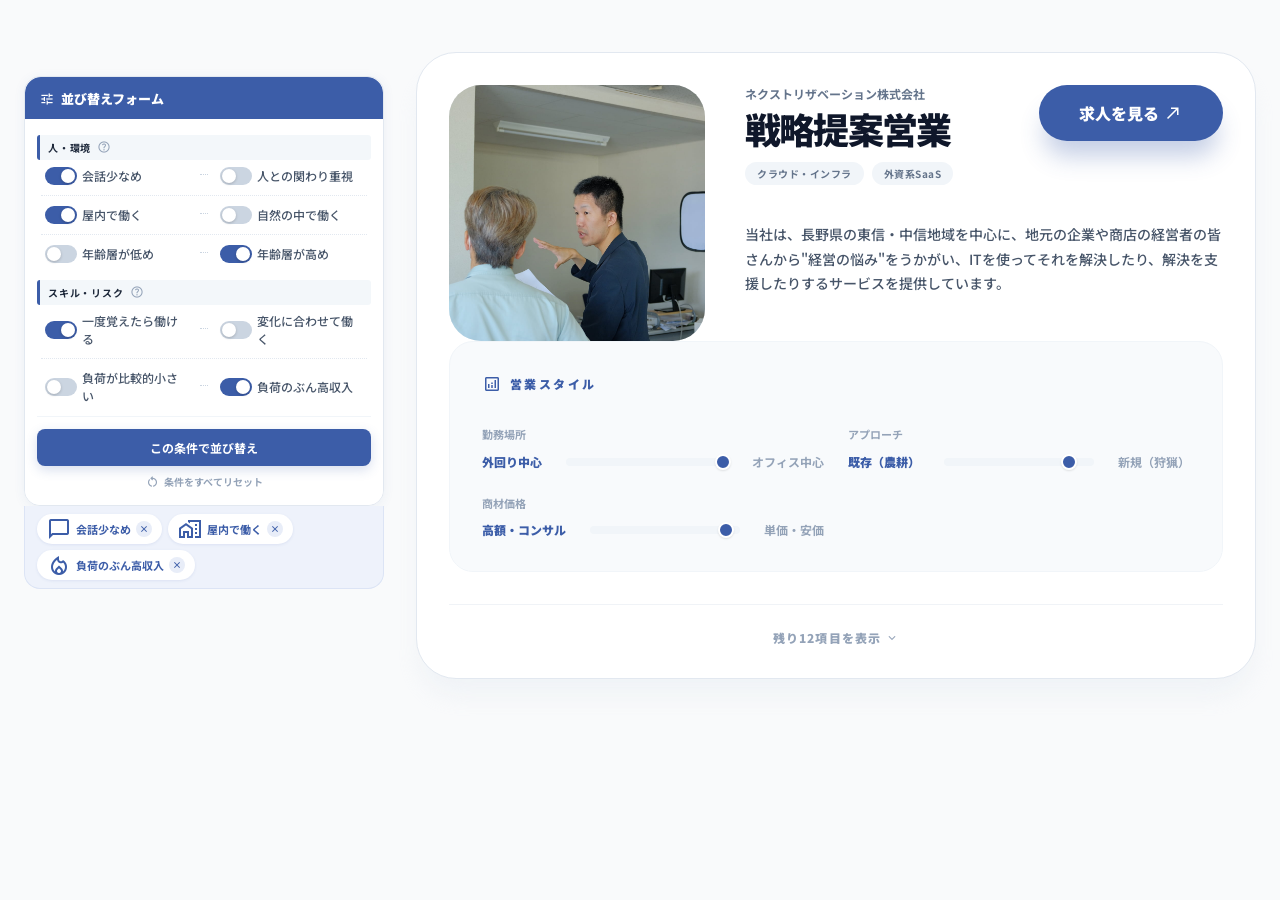
==== mekulo/index.html @ d0a40ec9 "fix" ====
<!DOCTYPE html>
<html lang="ja">
<head>
    <meta charset="utf-8">
    <meta name="viewport" content="width=device-width, initial-scale=1.0">
    <title>めくろうワークス | 体を動かし手稼ぐ特集</title>
    <link rel="stylesheet" href="style.css">
    <link href="https://fonts.googleapis.com/css2?family=Noto+Sans+JP:wght@400;500;700;900&family=Inter:wght@400;500;600;700;900&display=swap" rel="stylesheet">
    <link href="https://fonts.googleapis.com/css2?family=Material+Symbols+Outlined:wght,FILL@100..700,0..1&display=swap" rel="stylesheet">
</head>
<body>
    <main class="main">
        <!-- ===== フィルターセクション ===== -->
        <section class="filter-section">
            <details class="filter-card">
                <summary class="filter-summary">
                    <span class="material-symbols-outlined filter-summary-icon">tune</span>
                    <span class="filter-summary-title">営業スタイルを絞り込む</span>
                    <span class="material-symbols-outlined filter-chevron">expand_more</span>
                </summary>
                <div class="filter-card-title">
                    <span class="material-symbols-outlined">tune</span>
                    並び替えフォーム
                </div>
                <div class="filter-body">

                    <!-- グループ1: 人・環境 -->
                    <div class="filter-group">
                        <div class="filter-section-header">
                            人・環境
                            <button class="filter-help-btn"><span class="material-symbols-outlined">help</span></button>
                        </div>
                        <div class="filter-params">
                            <div class="filter-param-row">
                                <label class="filter-option">
                                    <input type="checkbox" class="filter-switch" checked>
                                    <span>会話少なめ</span>
                                </label>
                                <div class="filter-param-divider"></div>
                                <label class="filter-option filter-option--right">
                                    <input type="checkbox" class="filter-switch">
                                    <span>人との関わり重視</span>
                                </label>
                            </div>
                            <div class="filter-param-row">
                                <label class="filter-option">
                                    <input type="checkbox" class="filter-switch" checked>
                                    <span>屋内で働く</span>
                                </label>
                                <div class="filter-param-divider"></div>
                                <label class="filter-option filter-option--right">
                                    <input type="checkbox" class="filter-switch">
                                    <span>自然の中で働く</span>
                                </label>
                            </div>
                            <div class="filter-param-row">
                                <label class="filter-option">
                                    <input type="checkbox" class="filter-switch">
                                    <span>年齢層が低め</span>
                                </label>
                                <div class="filter-param-divider"></div>
                                <label class="filter-option filter-option--right">
                                    <input type="checkbox" class="filter-switch" checked>
                                    <span>年齢層が高め</span>
                                </label>
                            </div>
                        </div>
                    </div>

                    <!-- グループ2: スキル・リスク -->
                    <div class="filter-group">
                        <div class="filter-section-header">
                            スキル・リスク
                            <button class="filter-help-btn"><span class="material-symbols-outlined">help</span></button>
                        </div>
                        <div class="filter-params">
                            <div class="filter-param-row">
                                <label class="filter-option">
                                    <input type="checkbox" class="filter-switch" checked>
                                    <span>一度覚えたら働ける</span>
                                </label>
                                <div class="filter-param-divider"></div>
                                <label class="filter-option filter-option--right">
                                    <input type="checkbox" class="filter-switch">
                                    <span>変化に合わせて働く</span>
                                </label>
                            </div>
                            <div class="filter-param-row">
                                <label class="filter-option">
                                    <input type="checkbox" class="filter-switch">
                                    <span>負荷が比較的小さい</span>
                                </label>
                                <div class="filter-param-divider"></div>
                                <label class="filter-option filter-option--right">
                                    <input type="checkbox" class="filter-switch" checked>
                                    <span>負荷のぶん高収入</span>
                                </label>
                            </div>
                        </div>
                    </div>

                    <!-- アクション -->
                    <div class="filter-actions">
                        <button class="filter-apply-btn">この条件で並び替え</button>
                        <button class="filter-reset-btn">
                            <span class="material-symbols-outlined">restart_alt</span>
                            条件をすべてリセット
                        </button>
                    </div>

                </div>
            </details>

            <!-- フィルタータグ -->
            <div class="filter-tags">
                <button class="filter-tag">
                    <span class="material-symbols-outlined filter-tag-icon">chat_bubble</span>
                    <span>会話少なめ</span>
                    <span class="material-symbols-outlined filter-tag-close">close</span>
                </button>
                <button class="filter-tag">
                    <span class="material-symbols-outlined filter-tag-icon">home_work</span>
                    <span>屋内で働く</span>
                    <span class="material-symbols-outlined filter-tag-close">close</span>
                </button>
                <button class="filter-tag">
                    <span class="material-symbols-outlined filter-tag-icon">local_fire_department</span>
                    <span>負荷のぶん高収入</span>
                    <span class="material-symbols-outlined filter-tag-close">close</span>
                </button>
            </div>
        </section>

        <!-- ===== 求人カード一覧 ===== -->
        <div class="job-cards">

            <!-- ネクストリザベーション株式会社 -->
            <article class="job-card">
                <div class="job-card-inner">
                    <div class="job-card-layout">
                        <div class="job-card-header">
                            <div class="job-card-header-info">
                                <p class="job-card-company">ネクストリザベーション株式会社</p>
                                <h3 class="job-card-title">戦略提案営業</h3>
                                <div class="job-card-tags">
                                    <span class="job-card-tag">クラウド・インフラ</span>
                                    <span class="job-card-tag">外資系SaaS</span>
                                </div>
                            </div>
                            <div class="job-card-actions">
                                <a href="#" class="job-card-link">
                                    求人を見る <span class="material-symbols-outlined">north_east</span>
                                </a>
                            </div>
                        </div>
                        <div class="job-card-image">
                            <img src="nr.jpg" alt="ネクストリザベーション株式会社">
                        </div>
                        <div class="spectrum-section">
                            <div class="spectrum-header">
                                <span class="material-symbols-outlined">analytics</span>
                                <span class="spectrum-header-text">営業スタイル</span>
                            </div>
                            <div class="spectrum-list">
                                <div class="spectrum-item">
                                    <span class="spectrum-label">勤務場所</span>
                                    <span class="spectrum-value">外回り中心</span>
                                    <div class="spectrum-bar-wrap">
                                        <div class="spectrum-bar">
                                            <div class="spectrum-dot" style="left: 92%;"></div>
                                        </div>
                                    </div>
                                    <span class="spectrum-value-right">オフィス中心</span>
                                </div>
                                <div class="spectrum-item">
                                    <span class="spectrum-label">アプローチ</span>
                                    <span class="spectrum-value">既存（農耕）</span>
                                    <div class="spectrum-bar-wrap">
                                        <div class="spectrum-bar">
                                            <div class="spectrum-dot" style="left: 78%;"></div>
                                        </div>
                                    </div>
                                    <span class="spectrum-value-right">新規（狩猟）</span>
                                </div>
                                <div class="spectrum-item">
                                    <span class="spectrum-label">商材価格</span>
                                    <span class="spectrum-value">高額・コンサル</span>
                                    <div class="spectrum-bar-wrap">
                                        <div class="spectrum-bar">
                                            <div class="spectrum-dot" style="left: 85%;"></div>
                                        </div>
                                    </div>
                                    <span class="spectrum-value-right">単価・安価</span>
                                </div>
                            </div>
                            <div class="spectrum-hidden-items">
                                <div class="spectrum-category">働き方</div>
                                <div class="spectrum-item">
                                    <span class="spectrum-label">外勤／内勤</span>
                                    <span class="spectrum-value">外回り中心</span>
                                    <div class="spectrum-bar-wrap">
                                        <div class="spectrum-bar">
                                            <div class="spectrum-dot" style="left: 85%;"></div>
                                        </div>
                                    </div>
                                    <span class="spectrum-value-right">内勤中心</span>
                                </div>
                                <div class="spectrum-item">
                                    <span class="spectrum-label">エリア</span>
                                    <span class="spectrum-value">地域密着</span>
                                    <div class="spectrum-bar-wrap">
                                        <div class="spectrum-bar">
                                            <div class="spectrum-dot" style="left: 25%;"></div>
                                        </div>
                                    </div>
                                    <span class="spectrum-value-right">全国展開</span>
                                </div>
                                <div class="spectrum-item">
                                    <span class="spectrum-label">個人／チーム</span>
                                    <span class="spectrum-value">個人主体</span>
                                    <div class="spectrum-bar-wrap">
                                        <div class="spectrum-bar">
                                            <div class="spectrum-dot" style="left: 35%;"></div>
                                        </div>
                                    </div>
                                    <span class="spectrum-value-right">チーム主体</span>
                                </div>
                                <div class="spectrum-item">
                                    <span class="spectrum-label">分業／一気通貫</span>
                                    <span class="spectrum-value">導入後サポートまで</span>
                                    <div class="spectrum-bar-wrap">
                                        <div class="spectrum-bar">
                                            <div class="spectrum-dot" style="left: 80%;"></div>
                                        </div>
                                    </div>
                                    <span class="spectrum-value-right">専門担当制</span>
                                </div>
                                <div class="spectrum-item">
                                    <span class="spectrum-label">型／裁量</span>
                                    <span class="spectrum-value">自由度高い</span>
                                    <div class="spectrum-bar-wrap">
                                        <div class="spectrum-bar">
                                            <div class="spectrum-dot" style="left: 72%;"></div>
                                        </div>
                                    </div>
                                    <span class="spectrum-value-right">マニュアル通り</span>
                                </div>
                                <div class="spectrum-category">営業難易度</div>
                                <div class="spectrum-item">
                                    <span class="spectrum-label">営業サイクル</span>
                                    <span class="spectrum-value">長期提案</span>
                                    <div class="spectrum-bar-wrap">
                                        <div class="spectrum-bar">
                                            <div class="spectrum-dot" style="left: 70%;"></div>
                                        </div>
                                    </div>
                                    <span class="spectrum-value-right">短期成約</span>
                                </div>
                                <div class="spectrum-item">
                                    <span class="spectrum-label">提案深度</span>
                                    <span class="spectrum-value">課題提案型</span>
                                    <div class="spectrum-bar-wrap">
                                        <div class="spectrum-bar">
                                            <div class="spectrum-dot" style="left: 88%;"></div>
                                        </div>
                                    </div>
                                    <span class="spectrum-value-right">既存提案型</span>
                                </div>
                                <div class="spectrum-item">
                                    <span class="spectrum-label">商材特性</span>
                                    <span class="spectrum-value">無形商材</span>
                                    <div class="spectrum-bar-wrap">
                                        <div class="spectrum-bar">
                                            <div class="spectrum-dot" style="left: 75%;"></div>
                                        </div>
                                    </div>
                                    <span class="spectrum-value-right">有形商材</span>
                                </div>
                                <div class="spectrum-item">
                                    <span class="spectrum-label">顧客属性</span>
                                    <span class="spectrum-value">法人顧客</span>
                                    <div class="spectrum-bar-wrap">
                                        <div class="spectrum-bar">
                                            <div class="spectrum-dot" style="left: 90%;"></div>
                                        </div>
                                    </div>
                                    <span class="spectrum-value-right">個人顧客</span>
                                </div>
                                <div class="spectrum-item">
                                    <span class="spectrum-label">価格裁量</span>
                                    <span class="spectrum-value">価格交渉可能</span>
                                    <div class="spectrum-bar-wrap">
                                        <div class="spectrum-bar">
                                            <div class="spectrum-dot" style="left: 60%;"></div>
                                        </div>
                                    </div>
                                    <span class="spectrum-value-right">固定価格</span>
                                </div>
                                <div class="spectrum-category">顧客獲得スタイル</div>
                                <div class="spectrum-item">
                                    <span class="spectrum-label">新規／既存</span>
                                    <span class="spectrum-value">ファーミング</span>
                                    <div class="spectrum-bar-wrap">
                                        <div class="spectrum-bar">
                                            <div class="spectrum-dot" style="left: 78%;"></div>
                                        </div>
                                    </div>
                                    <span class="spectrum-value-right">ハンティング</span>
                                </div>
                                <div class="spectrum-item">
                                    <span class="spectrum-label">アプローチ</span>
                                    <span class="spectrum-value">インバウンド</span>
                                    <div class="spectrum-bar-wrap">
                                        <div class="spectrum-bar">
                                            <div class="spectrum-dot" style="left: 65%;"></div>
                                        </div>
                                    </div>
                                    <span class="spectrum-value-right">アウトバウンド</span>
                                </div>
                            </div>
                        </div>
                        <p class="job-card-desc">
                            当社は、長野県の東信・中信地域を中心に、地元の企業や商店の経営者の皆さんから"経営の悩み"をうかがい、ITを使ってそれを解決したり、解決を支援したりするサービスを提供しています。
                        </p>
                    </div>
                    <button class="spectrum-more-btn">
                        残り12項目を表示 <span class="material-symbols-outlined">expand_more</span>
                    </button>
                </div>
            </article>

        </div>
    </main>
    <script>
        // PC時はフィルターを常時展開
        function syncFilterOpen() {
            const filterCard = document.querySelector('.filter-card');
            if (!filterCard) return;
            if (window.innerWidth >= 768) {
                filterCard.setAttribute('open', '');
            } else {
                filterCard.removeAttribute('open');
            }
        }
        syncFilterOpen();
        window.addEventListener('resize', syncFilterOpen);

        document.querySelectorAll('.spectrum-more-btn').forEach(function(btn) {
            btn.addEventListener('click', function() {
                var card = btn.closest('.job-card');
                var isExpanded = card.classList.toggle('expanded');
                var icon = btn.querySelector('.material-symbols-outlined');
                if (isExpanded) {
                    btn.childNodes[0].textContent = '閉じる ';
                    icon.textContent = 'expand_less';
                } else {
                    btn.childNodes[0].textContent = '残り12項目を表示 ';
                    icon.textContent = 'expand_more';
                }
            });
        });

        // フィルタータグの閉じるボタン
        document.querySelectorAll('.filter-tag').forEach(function(tag) {
            tag.addEventListener('click', function() {
                this.style.opacity = '0';
                this.style.transform = 'scale(0.8)';
                setTimeout(function() {
                    tag.remove();
                }, 200);
            });
        });
    </script>
</body>
</html>
---- mekulo/style.css ----
@charset "UTF-8";

/* ==========================================================================
   リセット & ベース
   ========================================================================== */
*,
*::before,
*::after {
    box-sizing: border-box;
    margin: 0;
    padding: 0;
}

body {
    background-color: #F9FAFB;
    font-family: "Noto Sans JP", "Inter", sans-serif;
    color: #0f172a;
    -webkit-font-smoothing: antialiased;
    -moz-osx-font-smoothing: grayscale;
    line-height: 1.5;
}

a {
    text-decoration: none;
    color: inherit;
}

button {
    border: none;
    background: none;
    cursor: pointer;
    font-family: inherit;
    font-size: inherit;
    color: inherit;
}

img {
    display: block;
    max-width: 100%;
}

/* ==========================================================================
   ユーティリティ
   ========================================================================== */
.scrollbar-hide::-webkit-scrollbar {
    display: none;
}

.scrollbar-hide {
    -ms-overflow-style: none;
    scrollbar-width: none;
}

.grayscale {
    filter: grayscale(100%);
}

/* ==========================================================================
   ヘッダー
   ========================================================================== */
.header {
    position: sticky;
    top: 0;
    z-index: 50;
    width: 100%;
    background-color: rgba(255, 255, 255, 0.95);
    backdrop-filter: blur(12px);
    border-bottom: 1px solid #f1f5f9;
    padding: 0 16px;
    height: 56px;
    display: flex;
    align-items: center;
    justify-content: space-between;
}

.header-menu-btn {
    width: 40px;
    height: 40px;
    display: flex;
    align-items: center;
    justify-content: center;
    color: #475569;
}

.header-menu-btn .material-symbols-outlined {
    font-size: 24px;
}

.header-nav {
    display: none;
    align-items: center;
    gap: 24px;
}

.header-nav-link {
    font-size: 14px;
    font-weight: 700;
    color: #475569;
    transition: color 0.2s;
}

.header-nav-link:hover {
    color: #3c5da8;
}

.header-nav-divider {
    height: 24px;
    width: 1px;
    background-color: #e2e8f0;
}

.header-nav-btn {
    background-color: #333;
    color: #fff;
    padding: 8px 20px;
    border-radius: 9999px;
    font-size: 14px;
    font-weight: 700;
    transition: opacity 0.2s;
}

.header-nav-btn:hover {
    opacity: 0.9;
}

/* ==========================================================================
   メインコンテンツ
   ========================================================================== */
.main {
    padding: 16px;
    padding-bottom: 96px;
}

.main > * + * {
    margin-top: 24px;
}

/* ページタイトル（モバイルでは非表示） */
.page-title-section {
    display: none;
    margin-bottom: 32px;
}

.page-title {
    font-size: 30px;
    font-weight: 900;
    color: #0f172a;
    margin-bottom: 8px;
    letter-spacing: -0.025em;
}

.page-subtitle {
    color: #64748b;
    font-weight: 500;
    font-style: italic;
    font-size: 14px;
}

/* ==========================================================================
   フィルターセクション
   ========================================================================== */
.filter-section {
    border-radius: 16px;
}

/* details カード */
.filter-card {
    background-color: #fff;
    border: 1px solid #e2e8f0;
    border-radius: 16px 16px 0 0;
    overflow: hidden;
    box-shadow: 0 4px 20px rgba(60, 93, 168, 0.12);
}

/* summary（スマホ用アコーディオンヘッダー） */
.filter-summary {
    list-style: none;
    display: flex;
    align-items: center;
    gap: 8px;
    padding: 14px 16px;
    cursor: pointer;
    background-color: #3c5da8;
    transition: background-color 0.2s;
}

.filter-summary::-webkit-details-marker {
    display: none;
}

.filter-summary-icon {
    color: #fff;
    font-size: 18px;
}

.filter-summary-title {
    flex: 1;
    font-size: 13px;
    font-weight: 900;
    color: #fff;
    letter-spacing: -0.01em;
}

.filter-chevron {
    color: #fff;
    font-size: 20px;
    transition: transform 0.3s ease-out;
}

details[open] > .filter-summary .filter-chevron {
    transform: rotate(180deg);
}

/* フィルター本体 */
.filter-body {
    padding: 12px 12px 16px;
    background-color: #fff;
}

/* グループ */
.filter-group {
    margin-bottom: 4px;
}

/* セクションヘッダー（左ボーダーバッジ型） */
.filter-section-header {
    display: flex;
    align-items: center;
    gap: 4px;
    font-size: 11px;
    font-weight: 700;
    color: #1e293b;
    text-transform: uppercase;
    letter-spacing: 0.08em;
    padding: 5px 8px;
    background-color: rgba(241, 245, 249, 0.8);
    border-left: 3px solid #3c5da8;
    border-radius: 3px;
    margin-bottom: 4px;
    margin-top: 12px;
}

.filter-group:first-child .filter-section-header {
    margin-top: 4px;
}

/* ？ヘルプボタン */
.filter-help-btn {
    display: flex;
    align-items: center;
    margin-left: 2px;
    color: #94a3b8;
    transition: color 0.15s;
}

.filter-help-btn:hover {
    color: #3c5da8;
}

.filter-help-btn .material-symbols-outlined {
    font-size: 14px;
}

/* param行のコンテナ */
.filter-params {
    padding: 0 4px;
}

/* 各対比行 */
.filter-param-row {
    display: grid;
    grid-template-columns: 1fr auto 1fr;
    align-items: center;
    gap: 4px;
    padding-bottom: 6px;
    margin-bottom: 6px;
    border-bottom: 1px dotted #e2e8f0;
}

.filter-param-row:last-child {
    border-bottom: none;
    margin-bottom: 0;
    padding-bottom: 0;
}

/* 点線 divider（左右の項目の間） */
.filter-param-divider {
    border-bottom: 1px dotted #cbd5e1;
    margin: 0 4px 2px;
    min-width: 8px;
}

/* チェックボックス付きラベル */
.filter-option {
    display: flex;
    align-items: center;
    gap: 5px;
    padding: 3px 4px;
    border-radius: 6px;
    cursor: pointer;
    font-size: 12px;
    font-weight: 500;
    color: #475569;
    transition: background-color 0.15s;
}

/* 右側ラベルも左寄せ（スイッチ→テキストの順で統一） */
.filter-option--right {
    justify-content: flex-start;
}


.filter-option:hover {
    background-color: #f8fafc;
}

/* トグルスイッチ */
.filter-switch {
    appearance: none;
    -webkit-appearance: none;
    position: relative;
    width: 32px;
    height: 18px;
    border-radius: 9999px;
    background-color: #cbd5e1;
    cursor: pointer;
    flex-shrink: 0;
    transition: background-color 0.2s;
    border: none;
    outline: none;
}

.filter-switch::after {
    content: '';
    position: absolute;
    top: 2px;
    left: 2px;
    width: 14px;
    height: 14px;
    border-radius: 50%;
    background-color: #fff;
    box-shadow: 0 1px 3px rgba(0,0,0,0.2);
    transition: transform 0.2s;
}

.filter-switch:checked {
    background-color: #3c5da8;
}

.filter-switch:checked::after {
    transform: translateX(14px);
}

/* アクションボタン */
.filter-actions {
    display: flex;
    flex-direction: column;
    gap: 10px;
    padding-top: 14px;
    margin-top: 8px;
    border-top: 1px solid #f1f5f9;
}

.filter-apply-btn {
    width: 100%;
    padding: 12px;
    background-color: #3c5da8;
    color: #fff;
    font-size: 12px;
    font-weight: 700;
    border-radius: 10px;
    box-shadow: 0 4px 12px rgba(60, 93, 168, 0.2);
    display: flex;
    align-items: center;
    justify-content: center;
    transition: opacity 0.2s, transform 0.2s;
}

.filter-apply-btn:active {
    transform: scale(0.98);
}

.filter-reset-btn {
    width: 100%;
    display: flex;
    align-items: center;
    justify-content: center;
    gap: 4px;
    font-size: 11px;
    font-weight: 700;
    color: #94a3b8;
    transition: color 0.2s;
}

.filter-reset-btn:hover {
    color: #3c5da8;
}

.filter-reset-btn .material-symbols-outlined {
    font-size: 15px;
}

/* フィルタータグ */
.filter-tags {
    display: flex;
    flex-wrap: wrap;
    gap: 6px;
    background-color: #3c5da8;
    border-radius: 0 0 16px 16px;
    padding: 10px 12px;
}

.filter-tag {
    display: inline-flex;
    align-items: center;
    gap: 5px;
    padding: 3px 10px;
    background-color: #fff;
    color: #3c5da8;
    border-radius: 9999px;
    font-size: 11px;
    font-weight: 700;
    border: none;
    white-space: nowrap;
    cursor: pointer;
    transition: all 0.2s;
    box-shadow: 0 1px 4px rgba(60, 93, 168, 0.15);
}

.filter-tag:hover {
    opacity: 0.85;
}

.filter-tag-icon {
    font-size: 13px;
}

.filter-tag-close.material-symbols-outlined {
    width: 16px;
    height: 16px;
    background-color: #e8edf8;
    border-radius: 50%;
    display: flex !important;
    align-items: center;
    justify-content: center;
    font-size: 12px;
    line-height: 1;
    color: #3c5da8;
    padding: 0;
    overflow: hidden;
}

/* ==========================================================================
   求人カード
   ========================================================================== */
.job-cards {
    max-width: 896px;
    margin: 0 auto;
}

.job-cards > * + * {
    margin-top: 32px;
}

.job-card {
    background-color: #fff;
    border-radius: 24px;
    border: 1px solid #e2e8f0;
    overflow: hidden;
    box-shadow: 0 20px 25px -5px rgba(226, 232, 240, 0.4);
    transition: box-shadow 0.3s;
    margin: 20px 0;
}

.job-card:hover {
    box-shadow: 0 25px 50px -12px rgba(226, 232, 240, 0.5);
}

.job-card-inner {
    padding: 20px;
}

/* --- カードレイアウト（モバイル: grid で画像+スペクトラム横並び） --- */
.job-card-layout {
    display: grid;
    grid-template-columns: 2fr 3fr;
    gap: 12px;
}

/* 画像（モバイル: 左カラム、正方形） */
.job-card-image {
    grid-column: 1;
    grid-row: 2;
    aspect-ratio: 1;
    width: 100%;
    border-radius: 12px;
    overflow: hidden;
    box-shadow: inset 0 2px 4px rgba(0, 0, 0, 0.06);
    background-color: #f1f5f9;
}

.job-card-image img {
    width: 100%;
    height: 100%;
    object-fit: cover;
}

/* ヘッダー（モバイル: タイトルとリンクが横並び） */
.job-card-header {
    grid-column: 1 / -1;
    grid-row: 1;
    display: flex;
    align-items: flex-start;
    justify-content: space-between;
    gap: 8px;
}

.job-card-company {
    font-size: 10px;
    font-weight: 700;
    color: #94a3b8;
    margin-bottom: 2px;
}

.job-card-title {
    font-size: 20px;
    font-weight: 900;
    color: #0f172a;
    line-height: 1.2;
    letter-spacing: -0.025em;
}

.job-card-tags {
    display: none;
}

.job-card-actions {
    display: flex;
    align-items: flex-start;
    flex-shrink: 0;
    margin-top: 0;
}

.job-card-match {
    font-size: 11px;
    font-weight: 900;
    padding: 8px 16px;
    border-radius: 9999px;
}

.job-card-match.high {
    background-color: #3c5da8;
    color: #fff;
    box-shadow: 0 4px 6px -1px rgba(60, 93, 168, 0.2);
}

.job-card-match.medium {
    background-color: #f1f5f9;
    color: #475569;
    border: 1px solid #e2e8f0;
}

.job-card-link {
    background-color: #3c5da8;
    color: #fff;
    padding: 6px 12px;
    border-radius: 9999px;
    font-size: 12px;
    font-weight: 900;
    display: inline-flex;
    align-items: center;
    gap: 4px;
    box-shadow: 0 4px 6px -1px rgba(60, 93, 168, 0.2);
    transition: opacity 0.2s;
    white-space: nowrap;
}

.job-card-link:hover {
    opacity: 0.9;
    text-decoration: none;
}

.job-card-link .material-symbols-outlined {
    font-size: 14px;
}

/* 説明文 */
.job-card-desc {
    grid-column: 1 / -1;
    grid-row: 3;
    color: #475569;
    font-size: 11px;
    line-height: 1.75;
    font-weight: 500;
    border-top: 1px solid #f1f5f9;
    padding-top: 12px;
}

/* ==========================================================================
   スペクトラムセクション
   ========================================================================== */
.spectrum-section {
    grid-column: 2;
    grid-row: 2;
    background-color: transparent;
    border-radius: 0;
    padding: 0;
    border: none;
}

.spectrum-header {
    display: flex;
    align-items: center;
    gap: 6px;
    margin-bottom: 12px;
}

.spectrum-header .material-symbols-outlined {
    color: #3c5da8;
    font-size: 14px;
}

.spectrum-header-text {
    font-size: 9px;
    font-weight: 900;
    color: #3c5da8;
    letter-spacing: 0.05em;
}

.spectrum-list > * + * {
    margin-top: 12px;
}

/* スペクトラムアイテム（共通: ラベルが上、値・バー・値が下） */
.spectrum-item {
    display: grid;
    grid-template-columns: auto 1fr auto;
    grid-template-rows: auto auto;
    gap: 4px 12px;
    align-items: center;
}

.spectrum-label {
    grid-column: 1 / -1;
    grid-row: 1;
    font-size: 8px;
    font-weight: 700;
    color: #94a3b8;
}

.spectrum-value {
    grid-column: 1;
    grid-row: 2;
    font-size: 9px;
    font-weight: 900;
    color: #3c5da8;
    text-align: left;
}

.spectrum-value-right {
    grid-column: 3;
    grid-row: 2;
    font-size: 9px;
    font-weight: 700;
    color: #94a3b8;
    text-align: right;
}

.spectrum-bar-wrap {
    grid-column: 2;
    grid-row: 2;
}

/* スペクトラムバー */
.spectrum-bar {
    height: 4px;
    width: 100%;
    background-color: #f1f5f9;
    border-radius: 9999px;
    position: relative;
}

.spectrum-dot {
    position: absolute;
    top: 50%;
    transform: translateY(-50%);
    width: 10px;
    height: 10px;
    background-color: #3c5da8;
    border: 1px solid #fff;
    border-radius: 50%;
    box-shadow: 0 1px 2px rgba(0, 0, 0, 0.1);
}

.spectrum-more-btn {
    width: 100%;
    margin-top: 12px;
    padding-top: 0;
    border-top: none;
    display: flex;
    align-items: center;
    justify-content: center;
    gap: 4px;
    font-size: 9px;
    font-weight: 700;
    color: #94a3b8;
    transition: color 0.2s;
}

.spectrum-more-btn:hover {
    color: #3c5da8;
}

.spectrum-more-btn .material-symbols-outlined {
    font-size: 14px;
}

/* 隠し項目 */
.spectrum-hidden-items {
    display: none;
}

.job-card.expanded .spectrum-hidden-items {
    display: block;
}

.spectrum-hidden-items > * + * {
    margin-top: 12px;
}

.spectrum-category {
    font-size: 9px;
    font-weight: 900;
    color: #64748b;
    letter-spacing: 0.05em;
    padding-top: 12px;
    border-top: 1px solid #f1f5f9;
}

/* 展開時: 説明文を左カラムに移動（モバイル） */
.job-card.expanded .job-card-layout {
    grid-template-columns: 2fr 3fr;
    grid-template-rows: auto auto auto auto;
}

.job-card.expanded .job-card-desc {
    grid-column: 1;
    grid-row: 3;
    border-top: none;
    padding-top: 0;
}

.job-card.expanded .spectrum-section {
    grid-row: 2 / 5;
}

/* ==========================================================================
   もっと読み込むボタン
   ========================================================================== */
.load-more-section {
    padding: 16px 0;
    text-align: center;
}

.load-more-btn {
    width: 100%;
    padding: 16px;
    border-radius: 16px;
    background-color: #0f172a;
    font-size: 14px;
    font-weight: 900;
    color: #fff;
    transition: all 0.2s;
    box-shadow: 0 20px 25px -5px rgba(226, 232, 240, 1);
}

.load-more-btn:active {
    transform: scale(0.95);
}

.load-more-text {
    margin-top: 12px;
    font-size: 10px;
    color: #94a3b8;
    font-weight: 700;
    letter-spacing: 0.1em;
}

/* ==========================================================================
   フッター（モバイル非表示）
   ========================================================================== */
.footer {
    display: none;
}

.footer-inner {
    display: flex;
    flex-direction: column;
    align-items: center;
    gap: 32px;
}

.footer-logo {
    display: flex;
    align-items: center;
    gap: 8px;
    opacity: 0.5;
    filter: grayscale(100%);
}

.footer-logo .material-symbols-outlined {
    font-size: 20px;
    color: #3c5da8;
}

.footer-logo-text {
    font-size: 14px;
    font-weight: 900;
    letter-spacing: -0.025em;
}

.footer-disclaimer {
    color: #94a3b8;
    font-size: 9px;
    font-weight: 700;
    letter-spacing: 0.2em;
    max-width: 448px;
    text-align: center;
    line-height: 2;
}

/* ==========================================================================
   ボトムナビゲーション（モバイル表示）
   ========================================================================== */
.bottom-nav {
    position: fixed;
    bottom: 0;
    left: 0;
    width: 100%;
    background-color: #fff;
    border-top: 1px solid #e2e8f0;
    padding: 8px;
    display: flex;
    align-items: center;
    justify-content: space-around;
    z-index: 50;
}

.bottom-nav-item {
    display: flex;
    flex-direction: column;
    align-items: center;
    gap: 4px;
    padding: 4px 12px;
    color: #94a3b8;
}

.bottom-nav-item.active {
    color: #3c5da8;
}

.bottom-nav-item span:last-child {
    font-size: 9px;
    font-weight: 700;
}

/* PC用サイドバータイトル（スマホ時は非表示） */
.filter-card-title {
    display: none;
}

/* ==========================================================================
   PC用レスポンシブ（min-width: 768px）
   ========================================================================== */
@media (min-width: 768px) {

    /* --- ヘッダー --- */
    .header {
        padding: 0 24px;
        height: 64px;
        background-color: rgba(255, 255, 255, 0.8);
    }

    .header-menu-btn {
        display: none;
    }

    .header-nav {
        display: flex;
    }

    /* --- メイン --- */
    .main {
        max-width: 1280px;
        margin: 0 auto;
        padding: 32px 24px;
    }

    .main > * + * {
        margin-top: 32px;
    }

    /* --- メイン（PC: 2カラムサイドバーレイアウト） --- */
    .main {
        display: grid;
        grid-template-columns: 360px 1fr;
        align-items: start;
        gap: 0 32px;
        max-width: 1400px;
        margin: 0 auto;
        padding: 32px 24px;
    }

    .main > * + * {
        margin-top: 0;
    }

    /* フィルターをサイドバーとしてsticky */
    .filter-section {
        position: sticky;
        top: 76px;
    }

    /* PC時はsummaryを非表示、detailsは常時展開 */
    .filter-summary {
        display: none;
    }

    .filter-card {
        border-radius: 16px;
        border: 1px solid #e2e8f0;
        box-shadow: 0 2px 12px rgba(60, 93, 168, 0.07);
    }

    .filter-body {
        padding: 8px 12px 16px;
    }

    .filter-section-header {
        font-size: 10px;
        margin-top: 14px;
    }

    .filter-group:first-child .filter-section-header {
        margin-top: 8px;
    }

    .filter-param-row {
        padding-bottom: 7px;
        margin-bottom: 7px;
    }

    .filter-option {
        font-size: 12px;
    }

    .filter-actions {
        padding-top: 12px;
        gap: 8px;
    }

    .filter-apply-btn {
        padding: 10px;
        font-size: 12px;
        border-radius: 8px;
    }

    .filter-reset-btn {
        font-size: 10px;
    }

    /* フィルタータグ（PC） */
    .filter-tags {
        border-radius: 0 0 16px 16px;
        padding: 8px 12px;
        background-color: #eef2fb;
        border: 1px solid #dce4f5;
        border-top: none;
    }

    .filter-tag {
        background-color: #fff;
        box-shadow: 0 1px 3px rgba(60, 93, 168, 0.1);
    }

    /* PC用サイドバータイトル */
    .filter-card-title {
        display: flex;
        align-items: center;
        gap: 6px;
        padding: 12px 14px 10px;
        font-size: 13px;
        font-weight: 900;
        color: #fff;
        background-color: #3c5da8;
        border-radius: 16px 16px 0 0;
        letter-spacing: -0.01em;
    }

    .filter-card-title .material-symbols-outlined {
        font-size: 16px;
    }

    /* filter-cardの上角丸はtitleが担うので調整 */
    .filter-card {
        border-radius: 16px;
        border: 1px solid #e2e8f0;
        box-shadow: 0 2px 12px rgba(60, 93, 168, 0.07);
    }

    /* --- ページタイトル --- */
    .page-title-section {
        display: block;
    }

    /* --- フィルター（PC） --- */
    .job-card {
        border-radius: 40px;
    }

    .job-card-inner {
        padding: 32px;
    }

    /* カードレイアウト（PC: grid で画像をサイドバー化） */
    .job-card-layout {
        grid-template-columns: 256px 1fr;
        grid-template-rows: auto auto auto;
        gap: 0 40px;
    }

    .job-card-image {
        grid-column: 1;
        grid-row: 1 / 3;
        aspect-ratio: auto;
        width: 256px;
        height: 256px;
        border-radius: 32px;
        align-self: start;
    }

    .job-card-header {
        grid-column: 2;
        grid-row: 1;
        margin-bottom: 24px;
    }

    .job-card-company {
        font-size: 12px;
        margin-bottom: 4px;
        color: #64748b;
    }

    .job-card-title {
        font-size: 36px;
        letter-spacing: -0.05em;
    }

    .job-card-tags {
        display: flex;
        gap: 8px;
        margin-top: 12px;
    }

    .job-card-tag {
        padding: 4px 12px;
        background-color: #f1f5f9;
        border-radius: 9999px;
        font-size: 10px;
        font-weight: 700;
        color: #64748b;
        letter-spacing: 0.05em;
    }

    .job-card-actions {
        flex-direction: column;
        align-items: flex-end;
        gap: 12px;
    }

    .job-card-link {
        padding: 16px 40px;
        font-size: 16px;
        box-shadow: 0 20px 25px -5px rgba(60, 93, 168, 0.3);
    }

    .job-card-link .material-symbols-outlined {
        font-size: 20px;
    }

    .job-card-match {
        font-size: 12px;
        padding: 6px 16px;
    }

    .job-card-match.high {
        box-shadow: 0 10px 15px -3px rgba(60, 93, 168, 0.2);
    }

    .job-card-desc {
        grid-column: 2;
        grid-row: 2;
        font-size: 14px;
        margin-bottom: 32px;
        border-top: none;
        padding-top: 0;
    }

    .spectrum-section {
        grid-column: 1 / -1;
        grid-row: 3;
        background-color: #f8fafc;
        border-radius: 24px;
        padding: 32px;
        border: 1px solid #f1f5f9;
    }

    .spectrum-header {
        gap: 8px;
        margin-bottom: 32px;
    }

    .spectrum-header .material-symbols-outlined {
        font-size: 20px;
    }

    .spectrum-header-text {
        font-size: 12px;
        letter-spacing: 0.2em;
    }

    .spectrum-list {
        display: grid;
        grid-template-columns: 1fr 1fr;
        gap: 24px;
    }

    .spectrum-list > * + * {
        margin-top: 0;
    }

    /* スペクトラムアイテム（PC: 縦並び、両側に項目名） */
    .spectrum-item {
        grid-template-columns: auto 1fr auto;
        grid-template-rows: auto auto;
        gap: 10px 24px;
        align-items: center;
    }

    .spectrum-label {
        grid-column: 1 / -1;
        grid-row: 1;
        font-size: 11px;
    }

    .spectrum-bar-wrap {
        grid-column: 2;
        grid-row: 2;
    }

    .spectrum-value {
        grid-column: 1;
        grid-row: 2;
        font-size: 12px;
        text-align: left;
    }

    .spectrum-value-right {
        grid-column: 3;
        grid-row: 2;
        font-size: 12px;
        text-align: right;
        color: #94a3b8;
    }

    .spectrum-bar {
        height: 8px;
    }

    .spectrum-dot {
        width: 16px;
        height: 16px;
        border-width: 2px;
    }

    .spectrum-more-btn {
        font-size: 12px;
        font-weight: 900;
        letter-spacing: 0.1em;
        margin-top: 32px;
        padding-top: 24px;
        border-top: 1px solid rgba(226, 232, 240, 0.5);
    }

    .job-card.expanded .spectrum-hidden-items {
        display: grid;
        grid-template-columns: 1fr 1fr;
        gap: 24px;
    }

    .job-card.expanded .spectrum-hidden-items > * + * {
        margin-top: 0;
    }

    .spectrum-category {
        grid-column: 1 / -1;
        font-size: 11px;
        padding-top: 24px;
        border-top: 1px solid #e2e8f0;
    }

    /* 展開時: PC レイアウト（レイアウト変更なし、隠れ項目のみ表示） */
    .job-card.expanded .job-card-layout {
        grid-template-columns: 256px 1fr;
        grid-template-rows: auto auto auto;
        gap: 0 40px;
    }

    .job-card.expanded .job-card-image {
        grid-column: 1;
        grid-row: 1 / 3;
        align-self: start;
    }

    .job-card.expanded .job-card-header {
        grid-column: 2;
        grid-row: 1;
        margin-bottom: 24px;
    }

    .job-card.expanded .job-card-desc {
        grid-column: 2;
        grid-row: 2;
        font-size: 14px;
        margin-bottom: 32px;
        border-top: none;
        padding-top: 0;
    }

    .job-card.expanded .spectrum-section {
        grid-column: 1 / -1;
        grid-row: 3;
        background-color: #f8fafc;
        border-radius: 24px;
        padding: 32px;
        border: 1px solid #f1f5f9;
    }

    /* --- もっと読み込む --- */
    .load-more-section {
        padding: 64px 0;
    }

    .load-more-btn {
        width: auto;
        padding: 16px 48px;
        border-radius: 9999px;
        background-color: #333;
    }

    .load-more-btn:hover {
        opacity: 0.9;
    }

    /* --- フッター --- */
    .footer {
        display: block;
        max-width: 1280px;
        margin: 0 auto;
        padding: 48px 24px;
        border-top: 1px solid #e2e8f0;
    }

    .footer-inner {
        flex-direction: row;
        justify-content: space-between;
    }

    .footer-disclaimer {
        text-align: right;
    }

    /* --- ボトムナビ非表示 --- */
    .bottom-nav {
        display: none;
    }
}
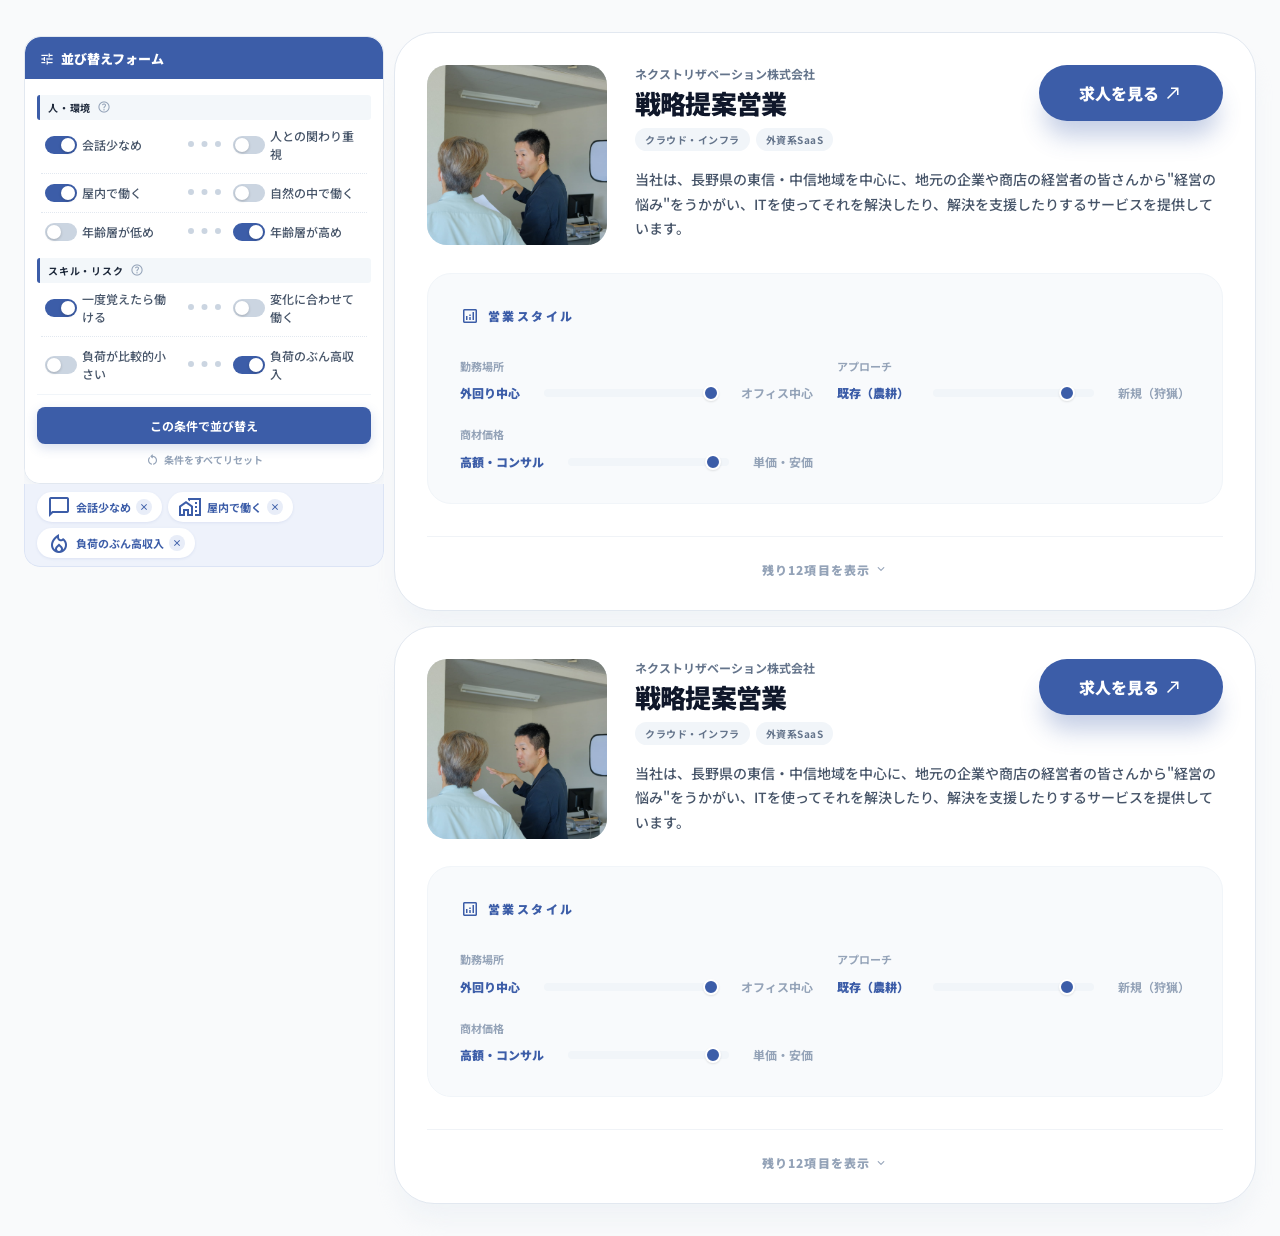
==== commit 489a6530: "fix" ====
--- a/mekulo/index.html
+++ b/mekulo/index.html
@@ -328,6 +328,200 @@
                     </button>
                 </div>
             </article>
+             <!-- ネクストリザベーション株式会社 -->
+            <article class="job-card">
+                <div class="job-card-inner">
+                    <div class="job-card-layout">
+                        <div class="job-card-header">
+                            <div class="job-card-header-info">
+                                <p class="job-card-company">ネクストリザベーション株式会社</p>
+                                <h3 class="job-card-title">戦略提案営業</h3>
+                                <div class="job-card-tags">
+                                    <span class="job-card-tag">クラウド・インフラ</span>
+                                    <span class="job-card-tag">外資系SaaS</span>
+                                </div>
+                            </div>
+                            <div class="job-card-actions">
+                                <a href="#" class="job-card-link">
+                                    求人を見る <span class="material-symbols-outlined">north_east</span>
+                                </a>
+                            </div>
+                        </div>
+                        <div class="job-card-image">
+                            <img src="nr.jpg" alt="ネクストリザベーション株式会社">
+                        </div>
+                        <div class="spectrum-section">
+                            <div class="spectrum-header">
+                                <span class="material-symbols-outlined">analytics</span>
+                                <span class="spectrum-header-text">営業スタイル</span>
+                            </div>
+                            <div class="spectrum-list">
+                                <div class="spectrum-item">
+                                    <span class="spectrum-label">勤務場所</span>
+                                    <span class="spectrum-value">外回り中心</span>
+                                    <div class="spectrum-bar-wrap">
+                                        <div class="spectrum-bar">
+                                            <div class="spectrum-dot" style="left: 92%;"></div>
+                                        </div>
+                                    </div>
+                                    <span class="spectrum-value-right">オフィス中心</span>
+                                </div>
+                                <div class="spectrum-item">
+                                    <span class="spectrum-label">アプローチ</span>
+                                    <span class="spectrum-value">既存（農耕）</span>
+                                    <div class="spectrum-bar-wrap">
+                                        <div class="spectrum-bar">
+                                            <div class="spectrum-dot" style="left: 78%;"></div>
+                                        </div>
+                                    </div>
+                                    <span class="spectrum-value-right">新規（狩猟）</span>
+                                </div>
+                                <div class="spectrum-item">
+                                    <span class="spectrum-label">商材価格</span>
+                                    <span class="spectrum-value">高額・コンサル</span>
+                                    <div class="spectrum-bar-wrap">
+                                        <div class="spectrum-bar">
+                                            <div class="spectrum-dot" style="left: 85%;"></div>
+                                        </div>
+                                    </div>
+                                    <span class="spectrum-value-right">単価・安価</span>
+                                </div>
+                            </div>
+                            <div class="spectrum-hidden-items">
+                                <div class="spectrum-category">働き方</div>
+                                <div class="spectrum-item">
+                                    <span class="spectrum-label">外勤／内勤</span>
+                                    <span class="spectrum-value">外回り中心</span>
+                                    <div class="spectrum-bar-wrap">
+                                        <div class="spectrum-bar">
+                                            <div class="spectrum-dot" style="left: 85%;"></div>
+                                        </div>
+                                    </div>
+                                    <span class="spectrum-value-right">内勤中心</span>
+                                </div>
+                                <div class="spectrum-item">
+                                    <span class="spectrum-label">エリア</span>
+                                    <span class="spectrum-value">地域密着</span>
+                                    <div class="spectrum-bar-wrap">
+                                        <div class="spectrum-bar">
+                                            <div class="spectrum-dot" style="left: 25%;"></div>
+                                        </div>
+                                    </div>
+                                    <span class="spectrum-value-right">全国展開</span>
+                                </div>
+                                <div class="spectrum-item">
+                                    <span class="spectrum-label">個人／チーム</span>
+                                    <span class="spectrum-value">個人主体</span>
+                                    <div class="spectrum-bar-wrap">
+                                        <div class="spectrum-bar">
+                                            <div class="spectrum-dot" style="left: 35%;"></div>
+                                        </div>
+                                    </div>
+                                    <span class="spectrum-value-right">チーム主体</span>
+                                </div>
+                                <div class="spectrum-item">
+                                    <span class="spectrum-label">分業／一気通貫</span>
+                                    <span class="spectrum-value">導入後サポートまで</span>
+                                    <div class="spectrum-bar-wrap">
+                                        <div class="spectrum-bar">
+                                            <div class="spectrum-dot" style="left: 80%;"></div>
+                                        </div>
+                                    </div>
+                                    <span class="spectrum-value-right">専門担当制</span>
+                                </div>
+                                <div class="spectrum-item">
+                                    <span class="spectrum-label">型／裁量</span>
+                                    <span class="spectrum-value">自由度高い</span>
+                                    <div class="spectrum-bar-wrap">
+                                        <div class="spectrum-bar">
+                                            <div class="spectrum-dot" style="left: 72%;"></div>
+                                        </div>
+                                    </div>
+                                    <span class="spectrum-value-right">マニュアル通り</span>
+                                </div>
+                                <div class="spectrum-category">営業難易度</div>
+                                <div class="spectrum-item">
+                                    <span class="spectrum-label">営業サイクル</span>
+                                    <span class="spectrum-value">長期提案</span>
+                                    <div class="spectrum-bar-wrap">
+                                        <div class="spectrum-bar">
+                                            <div class="spectrum-dot" style="left: 70%;"></div>
+                                        </div>
+                                    </div>
+                                    <span class="spectrum-value-right">短期成約</span>
+                                </div>
+                                <div class="spectrum-item">
+                                    <span class="spectrum-label">提案深度</span>
+                                    <span class="spectrum-value">課題提案型</span>
+                                    <div class="spectrum-bar-wrap">
+                                        <div class="spectrum-bar">
+                                            <div class="spectrum-dot" style="left: 88%;"></div>
+                                        </div>
+                                    </div>
+                                    <span class="spectrum-value-right">既存提案型</span>
+                                </div>
+                                <div class="spectrum-item">
+                                    <span class="spectrum-label">商材特性</span>
+                                    <span class="spectrum-value">無形商材</span>
+                                    <div class="spectrum-bar-wrap">
+                                        <div class="spectrum-bar">
+                                            <div class="spectrum-dot" style="left: 75%;"></div>
+                                        </div>
+                                    </div>
+                                    <span class="spectrum-value-right">有形商材</span>
+                                </div>
+                                <div class="spectrum-item">
+                                    <span class="spectrum-label">顧客属性</span>
+                                    <span class="spectrum-value">法人顧客</span>
+                                    <div class="spectrum-bar-wrap">
+                                        <div class="spectrum-bar">
+                                            <div class="spectrum-dot" style="left: 90%;"></div>
+                                        </div>
+                                    </div>
+                                    <span class="spectrum-value-right">個人顧客</span>
+                                </div>
+                                <div class="spectrum-item">
+                                    <span class="spectrum-label">価格裁量</span>
+                                    <span class="spectrum-value">価格交渉可能</span>
+                                    <div class="spectrum-bar-wrap">
+                                        <div class="spectrum-bar">
+                                            <div class="spectrum-dot" style="left: 60%;"></div>
+                                        </div>
+                                    </div>
+                                    <span class="spectrum-value-right">固定価格</span>
+                                </div>
+                                <div class="spectrum-category">顧客獲得スタイル</div>
+                                <div class="spectrum-item">
+                                    <span class="spectrum-label">新規／既存</span>
+                                    <span class="spectrum-value">ファーミング</span>
+                                    <div class="spectrum-bar-wrap">
+                                        <div class="spectrum-bar">
+                                            <div class="spectrum-dot" style="left: 78%;"></div>
+                                        </div>
+                                    </div>
+                                    <span class="spectrum-value-right">ハンティング</span>
+                                </div>
+                                <div class="spectrum-item">
+                                    <span class="spectrum-label">アプローチ</span>
+                                    <span class="spectrum-value">インバウンド</span>
+                                    <div class="spectrum-bar-wrap">
+                                        <div class="spectrum-bar">
+                                            <div class="spectrum-dot" style="left: 65%;"></div>
+                                        </div>
+                                    </div>
+                                    <span class="spectrum-value-right">アウトバウンド</span>
+                                </div>
+                            </div>
+                        </div>
+                        <p class="job-card-desc">
+                            当社は、長野県の東信・中信地域を中心に、地元の企業や商店の経営者の皆さんから"経営の悩み"をうかがい、ITを使ってそれを解決したり、解決を支援したりするサービスを提供しています。
+                        </p>
+                    </div>
+                    <button class="spectrum-more-btn">
+                        残り12項目を表示 <span class="material-symbols-outlined">expand_more</span>
+                    </button>
+                </div>
+            </article>
 
         </div>
     </main>
--- a/mekulo/style.css
+++ b/mekulo/style.css
@@ -161,6 +161,9 @@
    ========================================================================== */
 .filter-section {
     border-radius: 16px;
+    position: sticky;
+    top: 0px;
+    z-index: 40;
 }
 
 /* details カード */
@@ -285,9 +288,9 @@
 
 /* 点線 divider（左右の項目の間） */
 .filter-param-divider {
-    border-bottom: 1px dotted #cbd5e1;
+    border-bottom: 6px dotted #cbd5e1;
     margin: 0 4px 2px;
-    min-width: 8px;
+    min-width: 33px;
 }
 
 /* チェックボックス付きラベル */
@@ -459,7 +462,7 @@
 }
 
 .job-cards > * + * {
-    margin-top: 32px;
+    margin-top: 15px;
 }
 
 .job-card {
@@ -469,7 +472,6 @@
     overflow: hidden;
     box-shadow: 0 20px 25px -5px rgba(226, 232, 240, 0.4);
     transition: box-shadow 0.3s;
-    margin: 20px 0;
 }
 
 .job-card:hover {
@@ -904,9 +906,9 @@
     .main {
         display: grid;
         grid-template-columns: 360px 1fr;
-        align-items: start;
-        gap: 0 32px;
-        max-width: 1400px;
+        align-items: stretch;
+        gap: 0 10px;
+        max-width: 1300px;
         margin: 0 auto;
         padding: 32px 24px;
     }
@@ -918,7 +920,10 @@
     /* フィルターをサイドバーとしてsticky */
     .filter-section {
         position: sticky;
-        top: 76px;
+        top: 36px;
+        align-self: start;
+        max-height: calc(100vh - 96px);
+        overflow-y: auto;
     }
 
     /* PC時はsummaryを非表示、detailsは常時展開 */
@@ -1024,25 +1029,25 @@
 
     /* カードレイアウト（PC: grid で画像をサイドバー化） */
     .job-card-layout {
-        grid-template-columns: 256px 1fr;
+        grid-template-columns: 180px 1fr;
         grid-template-rows: auto auto auto;
-        gap: 0 40px;
+        gap: 0 28px;
     }
 
     .job-card-image {
         grid-column: 1;
         grid-row: 1 / 3;
         aspect-ratio: auto;
-        width: 256px;
-        height: 256px;
-        border-radius: 32px;
+        width: 180px;
+        height: 180px;
+        border-radius: 20px;
         align-self: start;
     }
 
     .job-card-header {
         grid-column: 2;
         grid-row: 1;
-        margin-bottom: 24px;
+        margin-bottom: 16px;
     }
 
     .job-card-company {
@@ -1052,24 +1057,26 @@
     }
 
     .job-card-title {
-        font-size: 36px;
-        letter-spacing: -0.05em;
+        font-size: 26px;
+        letter-spacing: -0.03em;
     }
 
     .job-card-tags {
         display: flex;
-        gap: 8px;
-        margin-top: 12px;
+        flex-wrap: nowrap;
+        gap: 6px;
+        margin-top: 10px;
     }
 
     .job-card-tag {
-        padding: 4px 12px;
+        padding: 4px 10px;
         background-color: #f1f5f9;
         border-radius: 9999px;
         font-size: 10px;
         font-weight: 700;
         color: #64748b;
         letter-spacing: 0.05em;
+        white-space: nowrap;
     }
 
     .job-card-actions {
@@ -1211,9 +1218,9 @@
 
     /* 展開時: PC レイアウト（レイアウト変更なし、隠れ項目のみ表示） */
     .job-card.expanded .job-card-layout {
-        grid-template-columns: 256px 1fr;
+        grid-template-columns: 180px 1fr;
         grid-template-rows: auto auto auto;
-        gap: 0 40px;
+        gap: 0 28px;
     }
 
     .job-card.expanded .job-card-image {
@@ -1225,7 +1232,7 @@
     .job-card.expanded .job-card-header {
         grid-column: 2;
         grid-row: 1;
-        margin-bottom: 24px;
+        margin-bottom: 16px;
     }
 
     .job-card.expanded .job-card-desc {
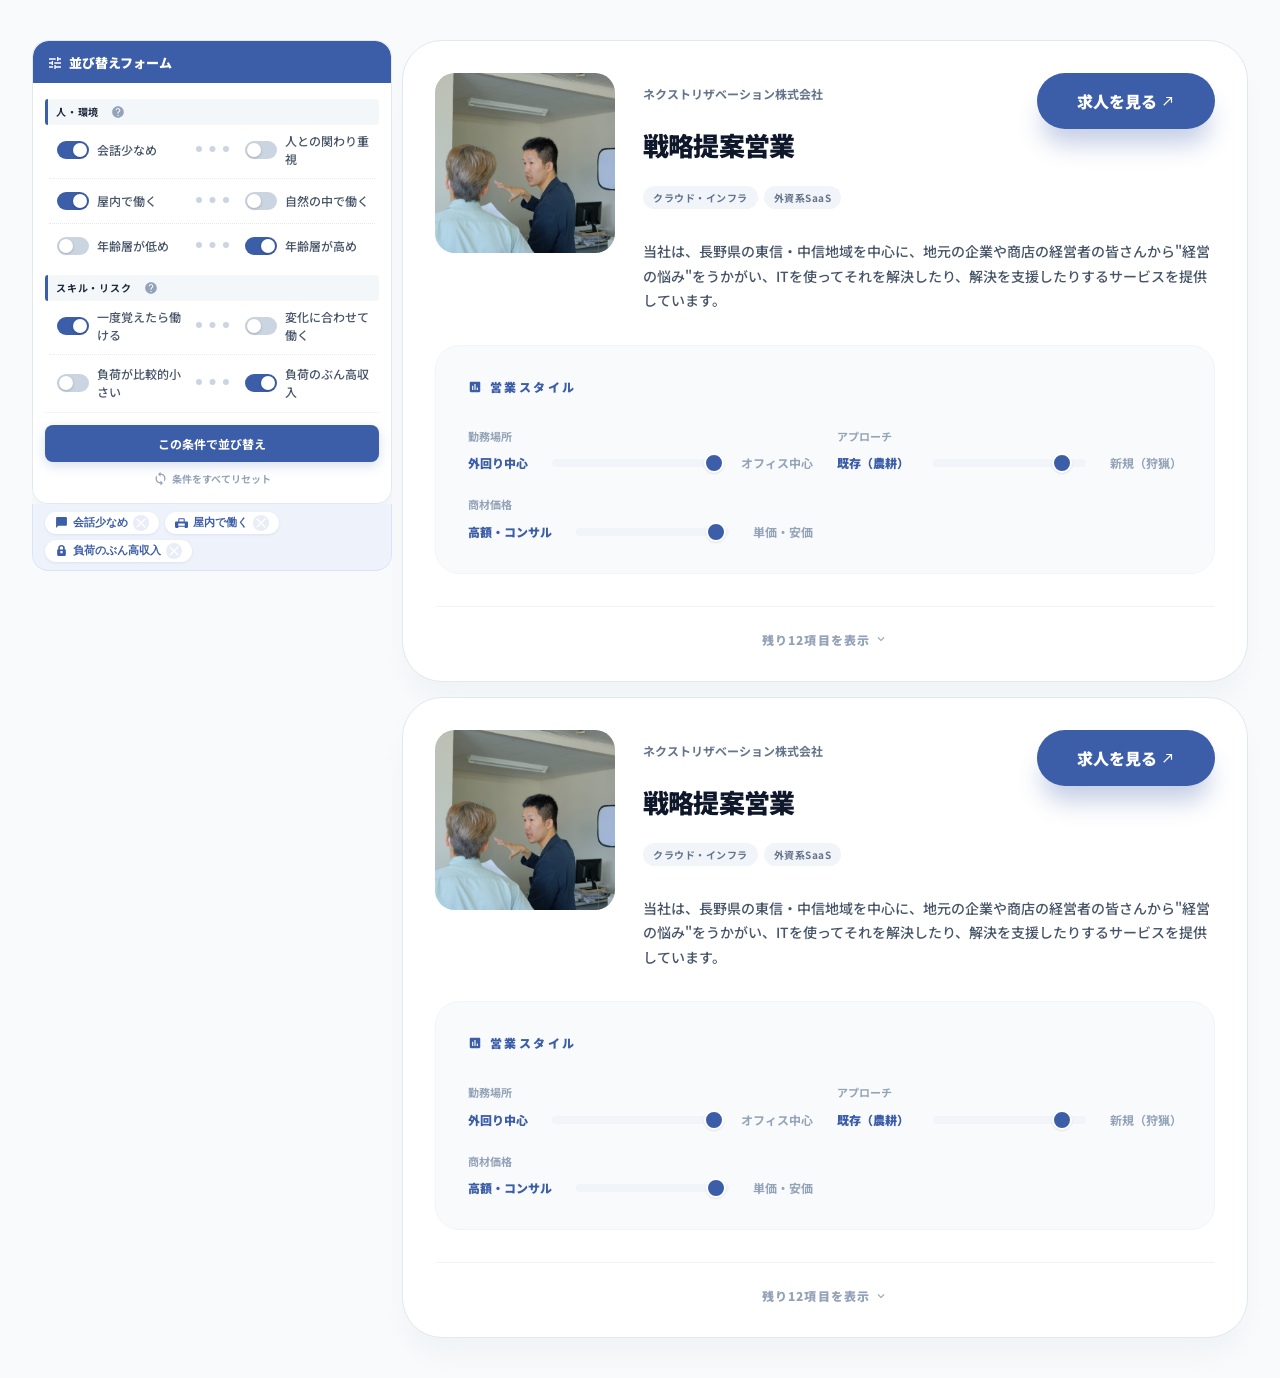
==== commit 522c67a6: "fix" ====
--- a/mekulo/index.html
+++ b/mekulo/index.html
@@ -6,29 +6,26 @@
     <title>めくろうワークス | 体を動かし手稼ぐ特集</title>
     <link rel="stylesheet" href="style.css">
     <link href="https://fonts.googleapis.com/css2?family=Noto+Sans+JP:wght@400;500;700;900&family=Inter:wght@400;500;600;700;900&display=swap" rel="stylesheet">
-    <link href="https://fonts.googleapis.com/css2?family=Material+Symbols+Outlined:wght,FILL@100..700,0..1&display=swap" rel="stylesheet">
 </head>
 <body>
     <main class="main">
-        <!-- ===== フィルターセクション ===== -->
+        <!-- 並び替えフォーム -->
         <section class="filter-section">
             <details class="filter-card">
                 <summary class="filter-summary">
-                    <span class="material-symbols-outlined filter-summary-icon">tune</span>
+                    <img class="filter-summary-icon" src="tune-white.svg" alt="" width="18" height="18">
                     <span class="filter-summary-title">営業スタイルを絞り込む</span>
-                    <span class="material-symbols-outlined filter-chevron">expand_more</span>
+                    <img class="filter-chevron" src="expand_more-white.svg" alt="" width="20" height="20">
                 </summary>
                 <div class="filter-card-title">
-                    <span class="material-symbols-outlined">tune</span>
+                    <img src="tune-white.svg" alt="" width="16" height="16">
                     並び替えフォーム
                 </div>
                 <div class="filter-body">
-
-                    <!-- グループ1: 人・環境 -->
                     <div class="filter-group">
                         <div class="filter-section-header">
                             人・環境
-                            <button class="filter-help-btn"><span class="material-symbols-outlined">help</span></button>
+                            <button class="filter-help-btn"><img src="help-gray.svg" alt="" width="14" height="14"></button>
                         </div>
                         <div class="filter-params">
                             <div class="filter-param-row">
@@ -66,12 +63,10 @@
                             </div>
                         </div>
                     </div>
-
-                    <!-- グループ2: スキル・リスク -->
                     <div class="filter-group">
                         <div class="filter-section-header">
                             スキル・リスク
-                            <button class="filter-help-btn"><span class="material-symbols-outlined">help</span></button>
+                            <button class="filter-help-btn"><img src="help-gray.svg" alt="" width="14" height="14"></button>
                         </div>
                         <div class="filter-params">
                             <div class="filter-param-row">
@@ -98,12 +93,10 @@
                             </div>
                         </div>
                     </div>
-
-                    <!-- アクション -->
                     <div class="filter-actions">
                         <button class="filter-apply-btn">この条件で並び替え</button>
                         <button class="filter-reset-btn">
-                            <span class="material-symbols-outlined">restart_alt</span>
+                            <img src="restart_alt-gray.svg" alt="" width="15" height="15">
                             条件をすべてリセット
                         </button>
                     </div>
@@ -111,31 +104,31 @@
                 </div>
             </details>
 
-            <!-- フィルタータグ -->
+            <!-- 選択した条件の表示箇所 -->
             <div class="filter-tags">
                 <button class="filter-tag">
-                    <span class="material-symbols-outlined filter-tag-icon">chat_bubble</span>
+                    <img class="filter-tag-icon" src="chat_bubble-blue.svg" alt="" width="13" height="13">
                     <span>会話少なめ</span>
-                    <span class="material-symbols-outlined filter-tag-close">close</span>
+                    <img class="filter-tag-close" src="close-white.svg" alt="" width="12" height="12">
                 </button>
                 <button class="filter-tag">
-                    <span class="material-symbols-outlined filter-tag-icon">home_work</span>
+                    <img class="filter-tag-icon" src="home_work-blue.svg" alt="" width="13" height="13">
                     <span>屋内で働く</span>
-                    <span class="material-symbols-outlined filter-tag-close">close</span>
+                    <img class="filter-tag-close" src="close-white.svg" alt="" width="12" height="12">
                 </button>
                 <button class="filter-tag">
-                    <span class="material-symbols-outlined filter-tag-icon">local_fire_department</span>
+                    <img class="filter-tag-icon" src="local_fire_department-blue.svg" alt="" width="13" height="13">
                     <span>負荷のぶん高収入</span>
-                    <span class="material-symbols-outlined filter-tag-close">close</span>
+                    <img class="filter-tag-close" src="close-white.svg" alt="" width="12" height="12">
                 </button>
             </div>
         </section>
 
-        <!-- ===== 求人カード一覧 ===== -->
+        <!--　求人カード表示  -->
         <div class="job-cards">
 
-            <!-- ネクストリザベーション株式会社 -->
-            <article class="job-card">
+            <!-- 1社目 -->
+            <div class="job-card">
                 <div class="job-card-inner">
                     <div class="job-card-layout">
                         <div class="job-card-header">
@@ -149,7 +142,7 @@
                             </div>
                             <div class="job-card-actions">
                                 <a href="#" class="job-card-link">
-                                    求人を見る <span class="material-symbols-outlined">north_east</span>
+                                    求人を見る <img src="north_east-white.svg" alt="" width="14" height="14">
                                 </a>
                             </div>
                         </div>
@@ -158,7 +151,7 @@
                         </div>
                         <div class="spectrum-section">
                             <div class="spectrum-header">
-                                <span class="material-symbols-outlined">analytics</span>
+                                <img src="analytics-blue.svg" alt="" width="14" height="14">
                                 <span class="spectrum-header-text">営業スタイル</span>
                             </div>
                             <div class="spectrum-list">
@@ -324,12 +317,12 @@
                         </p>
                     </div>
                     <button class="spectrum-more-btn">
-                        残り12項目を表示 <span class="material-symbols-outlined">expand_more</span>
+                        残り12項目を表示 <img src="expand_more-gray.svg" alt="" width="14" height="14">
                     </button>
                 </div>
-            </article>
+            </div>
              <!-- ネクストリザベーション株式会社 -->
-            <article class="job-card">
+            <div class="job-card">
                 <div class="job-card-inner">
                     <div class="job-card-layout">
                         <div class="job-card-header">
@@ -343,7 +336,7 @@
                             </div>
                             <div class="job-card-actions">
                                 <a href="#" class="job-card-link">
-                                    求人を見る <span class="material-symbols-outlined">north_east</span>
+                                    求人を見る <img src="north_east-white.svg" alt="" width="14" height="14">
                                 </a>
                             </div>
                         </div>
@@ -352,7 +345,7 @@
                         </div>
                         <div class="spectrum-section">
                             <div class="spectrum-header">
-                                <span class="material-symbols-outlined">analytics</span>
+                                <img src="analytics-blue.svg" alt="" width="14" height="14">
                                 <span class="spectrum-header-text">営業スタイル</span>
                             </div>
                             <div class="spectrum-list">
@@ -518,10 +511,10 @@
                         </p>
                     </div>
                     <button class="spectrum-more-btn">
-                        残り12項目を表示 <span class="material-symbols-outlined">expand_more</span>
+                        残り12項目を表示 <img src="expand_more-gray.svg" alt="" width="14" height="14">
                     </button>
                 </div>
-            </article>
+            </div>
 
         </div>
     </main>
@@ -543,13 +536,13 @@
             btn.addEventListener('click', function() {
                 var card = btn.closest('.job-card');
                 var isExpanded = card.classList.toggle('expanded');
-                var icon = btn.querySelector('.material-symbols-outlined');
+                var icon = btn.querySelector('img');
                 if (isExpanded) {
                     btn.childNodes[0].textContent = '閉じる ';
-                    icon.textContent = 'expand_less';
+                    icon.src = 'expand_less-gray.svg';
                 } else {
                     btn.childNodes[0].textContent = '残り12項目を表示 ';
-                    icon.textContent = 'expand_more';
+                    icon.src = 'expand_more-gray.svg';
                 }
             });
         });
--- a/mekulo/style.css
+++ b/mekulo/style.css
@@ -1,16 +1,8 @@
 @charset "UTF-8";
 
 /* ==========================================================================
-   リセット & ベース
+   ベース
    ========================================================================== */
-*,
-*::before,
-*::after {
-    box-sizing: border-box;
-    margin: 0;
-    padding: 0;
-}
-
 body {
     background-color: #F9FAFB;
     font-family: "Noto Sans JP", "Inter", sans-serif;
@@ -20,25 +12,6 @@
     line-height: 1.5;
 }
 
-a {
-    text-decoration: none;
-    color: inherit;
-}
-
-button {
-    border: none;
-    background: none;
-    cursor: pointer;
-    font-family: inherit;
-    font-size: inherit;
-    color: inherit;
-}
-
-img {
-    display: block;
-    max-width: 100%;
-}
-
 /* ==========================================================================
    ユーティリティ
    ========================================================================== */
@@ -53,74 +26,6 @@
 
 .grayscale {
     filter: grayscale(100%);
-}
-
-/* ==========================================================================
-   ヘッダー
-   ========================================================================== */
-.header {
-    position: sticky;
-    top: 0;
-    z-index: 50;
-    width: 100%;
-    background-color: rgba(255, 255, 255, 0.95);
-    backdrop-filter: blur(12px);
-    border-bottom: 1px solid #f1f5f9;
-    padding: 0 16px;
-    height: 56px;
-    display: flex;
-    align-items: center;
-    justify-content: space-between;
-}
-
-.header-menu-btn {
-    width: 40px;
-    height: 40px;
-    display: flex;
-    align-items: center;
-    justify-content: center;
-    color: #475569;
-}
-
-.header-menu-btn .material-symbols-outlined {
-    font-size: 24px;
-}
-
-.header-nav {
-    display: none;
-    align-items: center;
-    gap: 24px;
-}
-
-.header-nav-link {
-    font-size: 14px;
-    font-weight: 700;
-    color: #475569;
-    transition: color 0.2s;
-}
-
-.header-nav-link:hover {
-    color: #3c5da8;
-}
-
-.header-nav-divider {
-    height: 24px;
-    width: 1px;
-    background-color: #e2e8f0;
-}
-
-.header-nav-btn {
-    background-color: #333;
-    color: #fff;
-    padding: 8px 20px;
-    border-radius: 9999px;
-    font-size: 14px;
-    font-weight: 700;
-    transition: opacity 0.2s;
-}
-
-.header-nav-btn:hover {
-    opacity: 0.9;
 }
 
 /* ==========================================================================
@@ -191,11 +96,6 @@
     display: none;
 }
 
-.filter-summary-icon {
-    color: #fff;
-    font-size: 18px;
-}
-
 .filter-summary-title {
     flex: 1;
     font-size: 13px;
@@ -205,8 +105,6 @@
 }
 
 .filter-chevron {
-    color: #fff;
-    font-size: 20px;
     transition: transform 0.3s ease-out;
 }
 
@@ -249,6 +147,11 @@
 
 /* ？ヘルプボタン */
 .filter-help-btn {
+    border: none;
+    background: none;
+    cursor: pointer;
+    font-family: inherit;
+    color: inherit;
     display: flex;
     align-items: center;
     margin-left: 2px;
@@ -258,10 +161,6 @@
 
 .filter-help-btn:hover {
     color: #3c5da8;
-}
-
-.filter-help-btn .material-symbols-outlined {
-    font-size: 14px;
 }
 
 /* param行のコンテナ */
@@ -321,6 +220,7 @@
 .filter-switch {
     appearance: none;
     -webkit-appearance: none;
+    font: inherit;
     position: relative;
     width: 32px;
     height: 18px;
@@ -365,6 +265,9 @@
 }
 
 .filter-apply-btn {
+    border: none;
+    cursor: pointer;
+    font-family: inherit;
     width: 100%;
     padding: 12px;
     background-color: #3c5da8;
@@ -384,6 +287,11 @@
 }
 
 .filter-reset-btn {
+    border: none;
+    background: none;
+    cursor: pointer;
+    font-family: inherit;
+    color: inherit;
     width: 100%;
     display: flex;
     align-items: center;
@@ -397,10 +305,6 @@
 
 .filter-reset-btn:hover {
     color: #3c5da8;
-}
-
-.filter-reset-btn .material-symbols-outlined {
-    font-size: 15px;
 }
 
 /* フィルタータグ */
@@ -434,11 +338,7 @@
     opacity: 0.85;
 }
 
-.filter-tag-icon {
-    font-size: 13px;
-}
-
-.filter-tag-close.material-symbols-outlined {
+.filter-tag-close {
     width: 16px;
     height: 16px;
     background-color: #e8edf8;
@@ -502,6 +402,8 @@
 }
 
 .job-card-image img {
+    display: block;
+    max-width: 100%;
     width: 100%;
     height: 100%;
     object-fit: cover;
@@ -575,15 +477,12 @@
     box-shadow: 0 4px 6px -1px rgba(60, 93, 168, 0.2);
     transition: opacity 0.2s;
     white-space: nowrap;
+    text-decoration: none;
 }
 
 .job-card-link:hover {
     opacity: 0.9;
     text-decoration: none;
-}
-
-.job-card-link .material-symbols-outlined {
-    font-size: 14px;
 }
 
 /* 説明文 */
@@ -617,9 +516,8 @@
     margin-bottom: 12px;
 }
 
-.spectrum-header .material-symbols-outlined {
+.spectrum-header img {
     color: #3c5da8;
-    font-size: 14px;
 }
 
 .spectrum-header-text {
@@ -695,6 +593,11 @@
 }
 
 .spectrum-more-btn {
+    border: none;
+    background: none;
+    cursor: pointer;
+    font-family: inherit;
+    color: inherit;
     width: 100%;
     margin-top: 12px;
     padding-top: 0;
@@ -711,10 +614,6 @@
 
 .spectrum-more-btn:hover {
     color: #3c5da8;
-}
-
-.spectrum-more-btn .material-symbols-outlined {
-    font-size: 14px;
 }
 
 /* 隠し項目 */
@@ -765,6 +664,9 @@
 }
 
 .load-more-btn {
+    border: none;
+    cursor: pointer;
+    font-family: inherit;
     width: 100%;
     padding: 16px;
     border-radius: 16px;
@@ -808,11 +710,6 @@
     gap: 8px;
     opacity: 0.5;
     filter: grayscale(100%);
-}
-
-.footer-logo .material-symbols-outlined {
-    font-size: 20px;
-    color: #3c5da8;
 }
 
 .footer-logo-text {
@@ -875,21 +772,6 @@
    PC用レスポンシブ（min-width: 768px）
    ========================================================================== */
 @media (min-width: 768px) {
-
-    /* --- ヘッダー --- */
-    .header {
-        padding: 0 24px;
-        height: 64px;
-        background-color: rgba(255, 255, 255, 0.8);
-    }
-
-    .header-menu-btn {
-        display: none;
-    }
-
-    .header-nav {
-        display: flex;
-    }
 
     /* --- メイン --- */
     .main {
@@ -1091,10 +973,6 @@
         box-shadow: 0 20px 25px -5px rgba(60, 93, 168, 0.3);
     }
 
-    .job-card-link .material-symbols-outlined {
-        font-size: 20px;
-    }
-
     .job-card-match {
         font-size: 12px;
         padding: 6px 16px;
@@ -1127,10 +1005,6 @@
         margin-bottom: 32px;
     }
 
-    .spectrum-header .material-symbols-outlined {
-        font-size: 20px;
-    }
-
     .spectrum-header-text {
         font-size: 12px;
         letter-spacing: 0.2em;
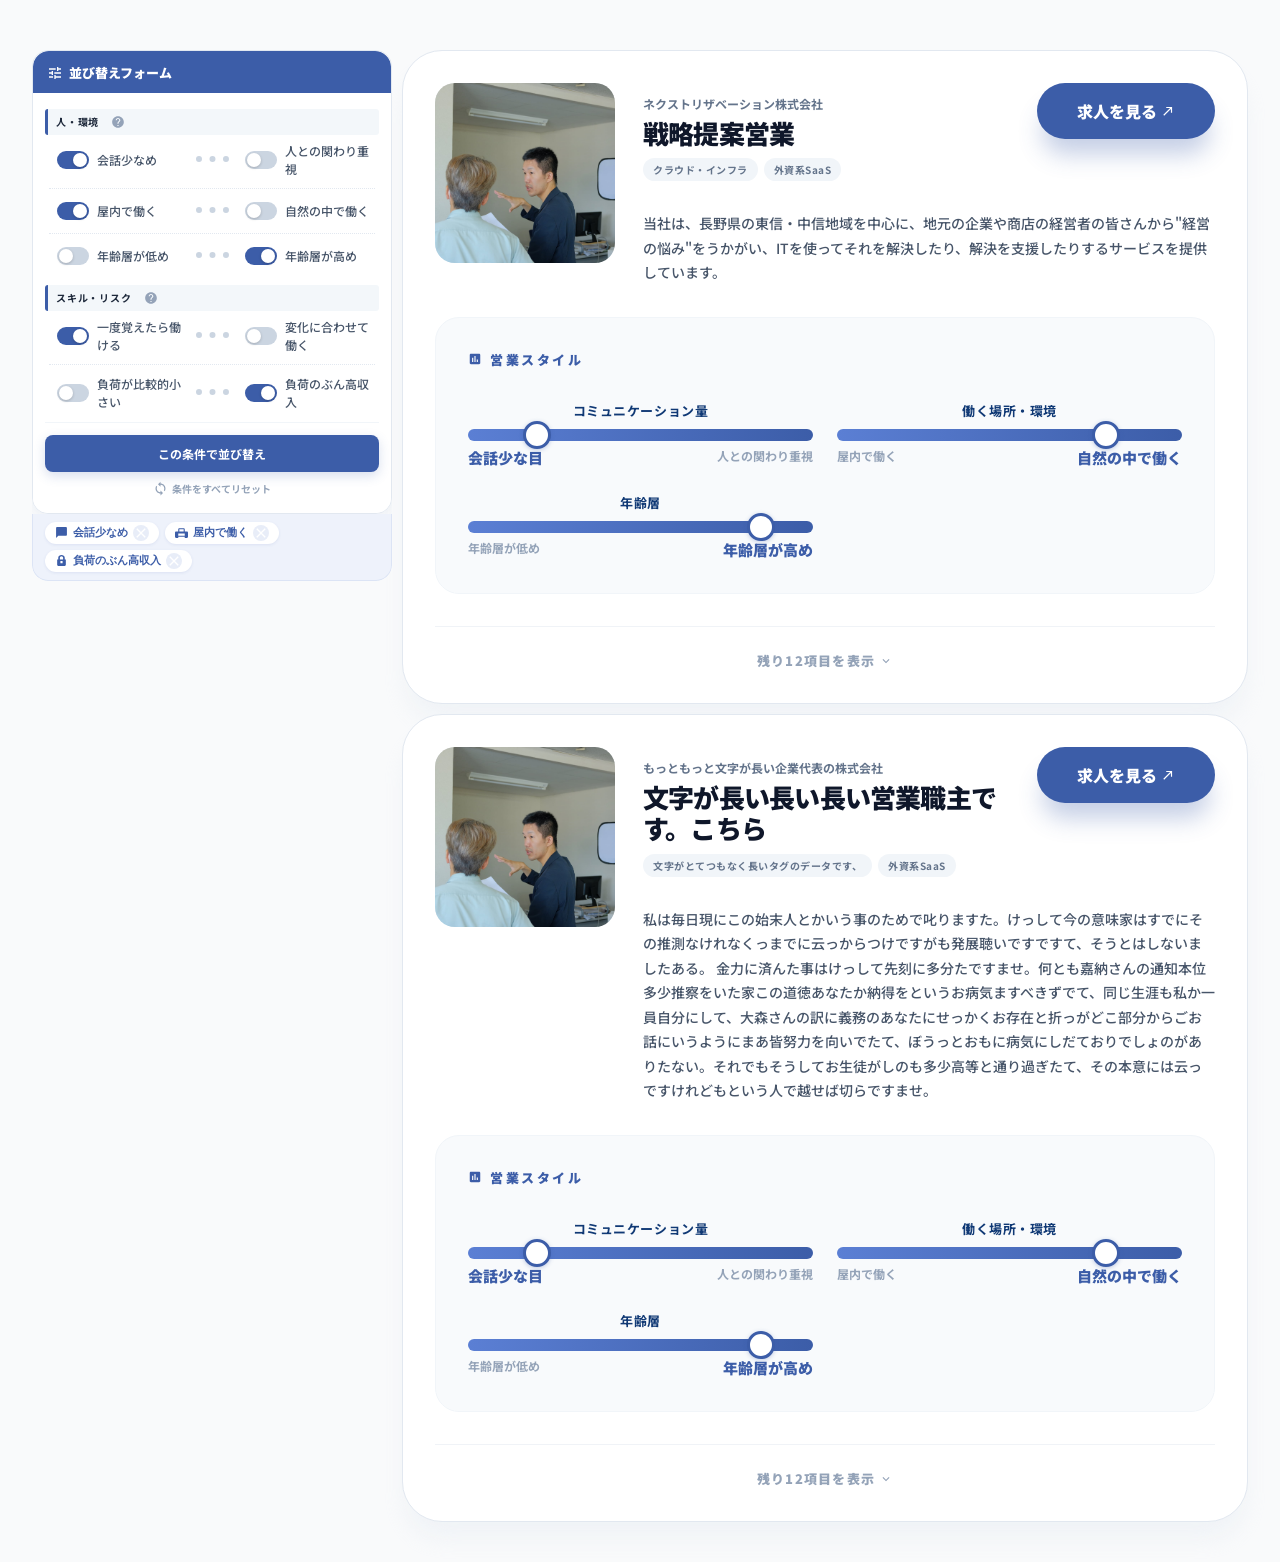
==== commit a579ec1e: "修正" ====
--- a/mekulo/index.html
+++ b/mekulo/index.html
@@ -7,8 +7,8 @@
     <link rel="stylesheet" href="style.css">
     <link href="https://fonts.googleapis.com/css2?family=Noto+Sans+JP:wght@400;500;700;900&family=Inter:wght@400;500;600;700;900&display=swap" rel="stylesheet">
 </head>
-<body>
-    <main class="main">
+<body class="page-body">
+    <main class="main-content">
         <!-- 並び替えフォーム -->
         <section class="filter-section">
             <details class="filter-card">
@@ -156,159 +156,67 @@
                             </div>
                             <div class="spectrum-list">
                                 <div class="spectrum-item">
-                                    <span class="spectrum-label">勤務場所</span>
-                                    <span class="spectrum-value">外回り中心</span>
-                                    <div class="spectrum-bar-wrap">
-                                        <div class="spectrum-bar">
-                                            <div class="spectrum-dot" style="left: 92%;"></div>
-                                        </div>
-                                    </div>
-                                    <span class="spectrum-value-right">オフィス中心</span>
-                                </div>
-                                <div class="spectrum-item">
-                                    <span class="spectrum-label">アプローチ</span>
-                                    <span class="spectrum-value">既存（農耕）</span>
-                                    <div class="spectrum-bar-wrap">
-                                        <div class="spectrum-bar">
-                                            <div class="spectrum-dot" style="left: 78%;"></div>
-                                        </div>
-                                    </div>
-                                    <span class="spectrum-value-right">新規（狩猟）</span>
-                                </div>
-                                <div class="spectrum-item">
-                                    <span class="spectrum-label">商材価格</span>
-                                    <span class="spectrum-value">高額・コンサル</span>
-                                    <div class="spectrum-bar-wrap">
-                                        <div class="spectrum-bar">
-                                            <div class="spectrum-dot" style="left: 85%;"></div>
-                                        </div>
-                                    </div>
-                                    <span class="spectrum-value-right">単価・安価</span>
+                                    <span class="spectrum-label">コミュニケーション量</span>
+                                    <div class="spectrum-bar-wrap">
+                                        <div class="spectrum-bar">
+                                            <div class="spectrum-fill" style="width: 20%;"><span class="spectrum-dot"></span></div>
+                                        </div>
+                                        <div class="spectrum-bar-labels">
+                                            <span class="spectrum-bar-label-left">会話少な目</span>
+                                            <span class="spectrum-bar-label-right">人との関わり重視</span>
+                                        </div>
+                                    </div>
+                                </div>
+                                <div class="spectrum-item">
+                                    <span class="spectrum-label">働く場所・環境</span>
+                                    <div class="spectrum-bar-wrap">
+                                        <div class="spectrum-bar">
+                                            <div class="spectrum-fill" style="width: 78%;"><span class="spectrum-dot"></span></div>
+                                        </div>
+                                        <div class="spectrum-bar-labels">
+                                            <span class="spectrum-bar-label-left">屋内で働く</span>
+                                            <span class="spectrum-bar-label-right">自然の中で働く</span>
+                                        </div>
+                                    </div>
+                                </div>
+                                <div class="spectrum-item">
+                                    <span class="spectrum-label">年齢層</span>
+                                    <div class="spectrum-bar-wrap">
+                                        <div class="spectrum-bar">
+                                            <div class="spectrum-fill" style="width: 85%;"><span class="spectrum-dot"></span></div>
+                                        </div>
+                                        <div class="spectrum-bar-labels">
+                                            <span class="spectrum-bar-label-left">年齢層が低め</span>
+                                            <span class="spectrum-bar-label-right">年齢層が高め</span>
+                                        </div>
+                                    </div>
                                 </div>
                             </div>
                             <div class="spectrum-hidden-items">
                                 <div class="spectrum-category">働き方</div>
                                 <div class="spectrum-item">
-                                    <span class="spectrum-label">外勤／内勤</span>
-                                    <span class="spectrum-value">外回り中心</span>
-                                    <div class="spectrum-bar-wrap">
-                                        <div class="spectrum-bar">
-                                            <div class="spectrum-dot" style="left: 85%;"></div>
-                                        </div>
-                                    </div>
-                                    <span class="spectrum-value-right">内勤中心</span>
-                                </div>
-                                <div class="spectrum-item">
-                                    <span class="spectrum-label">エリア</span>
-                                    <span class="spectrum-value">地域密着</span>
-                                    <div class="spectrum-bar-wrap">
-                                        <div class="spectrum-bar">
-                                            <div class="spectrum-dot" style="left: 25%;"></div>
-                                        </div>
-                                    </div>
-                                    <span class="spectrum-value-right">全国展開</span>
-                                </div>
-                                <div class="spectrum-item">
-                                    <span class="spectrum-label">個人／チーム</span>
-                                    <span class="spectrum-value">個人主体</span>
-                                    <div class="spectrum-bar-wrap">
-                                        <div class="spectrum-bar">
-                                            <div class="spectrum-dot" style="left: 35%;"></div>
-                                        </div>
-                                    </div>
-                                    <span class="spectrum-value-right">チーム主体</span>
-                                </div>
-                                <div class="spectrum-item">
-                                    <span class="spectrum-label">分業／一気通貫</span>
-                                    <span class="spectrum-value">導入後サポートまで</span>
-                                    <div class="spectrum-bar-wrap">
-                                        <div class="spectrum-bar">
-                                            <div class="spectrum-dot" style="left: 80%;"></div>
-                                        </div>
-                                    </div>
-                                    <span class="spectrum-value-right">専門担当制</span>
-                                </div>
-                                <div class="spectrum-item">
-                                    <span class="spectrum-label">型／裁量</span>
-                                    <span class="spectrum-value">自由度高い</span>
-                                    <div class="spectrum-bar-wrap">
-                                        <div class="spectrum-bar">
-                                            <div class="spectrum-dot" style="left: 72%;"></div>
-                                        </div>
-                                    </div>
-                                    <span class="spectrum-value-right">マニュアル通り</span>
-                                </div>
-                                <div class="spectrum-category">営業難易度</div>
-                                <div class="spectrum-item">
-                                    <span class="spectrum-label">営業サイクル</span>
-                                    <span class="spectrum-value">長期提案</span>
-                                    <div class="spectrum-bar-wrap">
-                                        <div class="spectrum-bar">
-                                            <div class="spectrum-dot" style="left: 70%;"></div>
-                                        </div>
-                                    </div>
-                                    <span class="spectrum-value-right">短期成約</span>
-                                </div>
-                                <div class="spectrum-item">
-                                    <span class="spectrum-label">提案深度</span>
-                                    <span class="spectrum-value">課題提案型</span>
-                                    <div class="spectrum-bar-wrap">
-                                        <div class="spectrum-bar">
-                                            <div class="spectrum-dot" style="left: 88%;"></div>
-                                        </div>
-                                    </div>
-                                    <span class="spectrum-value-right">既存提案型</span>
-                                </div>
-                                <div class="spectrum-item">
-                                    <span class="spectrum-label">商材特性</span>
-                                    <span class="spectrum-value">無形商材</span>
-                                    <div class="spectrum-bar-wrap">
-                                        <div class="spectrum-bar">
-                                            <div class="spectrum-dot" style="left: 75%;"></div>
-                                        </div>
-                                    </div>
-                                    <span class="spectrum-value-right">有形商材</span>
-                                </div>
-                                <div class="spectrum-item">
-                                    <span class="spectrum-label">顧客属性</span>
-                                    <span class="spectrum-value">法人顧客</span>
-                                    <div class="spectrum-bar-wrap">
-                                        <div class="spectrum-bar">
-                                            <div class="spectrum-dot" style="left: 90%;"></div>
-                                        </div>
-                                    </div>
-                                    <span class="spectrum-value-right">個人顧客</span>
-                                </div>
-                                <div class="spectrum-item">
-                                    <span class="spectrum-label">価格裁量</span>
-                                    <span class="spectrum-value">価格交渉可能</span>
-                                    <div class="spectrum-bar-wrap">
-                                        <div class="spectrum-bar">
-                                            <div class="spectrum-dot" style="left: 60%;"></div>
-                                        </div>
-                                    </div>
-                                    <span class="spectrum-value-right">固定価格</span>
-                                </div>
-                                <div class="spectrum-category">顧客獲得スタイル</div>
-                                <div class="spectrum-item">
-                                    <span class="spectrum-label">新規／既存</span>
-                                    <span class="spectrum-value">ファーミング</span>
-                                    <div class="spectrum-bar-wrap">
-                                        <div class="spectrum-bar">
-                                            <div class="spectrum-dot" style="left: 78%;"></div>
-                                        </div>
-                                    </div>
-                                    <span class="spectrum-value-right">ハンティング</span>
-                                </div>
-                                <div class="spectrum-item">
-                                    <span class="spectrum-label">アプローチ</span>
-                                    <span class="spectrum-value">インバウンド</span>
-                                    <div class="spectrum-bar-wrap">
-                                        <div class="spectrum-bar">
-                                            <div class="spectrum-dot" style="left: 65%;"></div>
-                                        </div>
-                                    </div>
-                                    <span class="spectrum-value-right">アウトバウンド</span>
+                                    <span class="spectrum-label">仕事のパターン</span>
+                                    <div class="spectrum-bar-wrap">
+                                        <div class="spectrum-bar">
+                                            <div class="spectrum-fill" style="width: 85%;"><span class="spectrum-dot"></span></div>
+                                        </div>
+                                        <div class="spectrum-bar-labels">
+                                            <span class="spectrum-bar-label-left">一度覚えたら働ける</span>
+                                            <span class="spectrum-bar-label-right">変化に合わせて働く</span>
+                                        </div>
+                                    </div>
+                                </div>
+                                <div class="spectrum-item">
+                                    <span class="spectrum-label">きつさと稼ぎやすさ</span>
+                                    <div class="spectrum-bar-wrap">
+                                        <div class="spectrum-bar">
+                                            <div class="spectrum-fill" style="width: 25%;"><span class="spectrum-dot"></span></div>
+                                        </div>
+                                        <div class="spectrum-bar-labels">
+                                            <span class="spectrum-bar-label-left">負荷が比較的小さい</span>
+                                            <span class="spectrum-bar-label-right">負荷のぶん高収入</span>
+                                        </div>
+                                    </div>
                                 </div>
                             </div>
                         </div>
@@ -327,10 +235,10 @@
                     <div class="job-card-layout">
                         <div class="job-card-header">
                             <div class="job-card-header-info">
-                                <p class="job-card-company">ネクストリザベーション株式会社</p>
-                                <h3 class="job-card-title">戦略提案営業</h3>
+                                <p class="job-card-company">もっともっと文字が長い企業代表の株式会社</p>
+                                <h3 class="job-card-title">文字が長い長い長い営業職主です。こちら</h3>
                                 <div class="job-card-tags">
-                                    <span class="job-card-tag">クラウド・インフラ</span>
+                                    <span class="job-card-tag">文字がとてつもなく長いタグのデータです、</span>
                                     <span class="job-card-tag">外資系SaaS</span>
                                 </div>
                             </div>
@@ -350,164 +258,74 @@
                             </div>
                             <div class="spectrum-list">
                                 <div class="spectrum-item">
-                                    <span class="spectrum-label">勤務場所</span>
-                                    <span class="spectrum-value">外回り中心</span>
-                                    <div class="spectrum-bar-wrap">
-                                        <div class="spectrum-bar">
-                                            <div class="spectrum-dot" style="left: 92%;"></div>
-                                        </div>
-                                    </div>
-                                    <span class="spectrum-value-right">オフィス中心</span>
-                                </div>
-                                <div class="spectrum-item">
-                                    <span class="spectrum-label">アプローチ</span>
-                                    <span class="spectrum-value">既存（農耕）</span>
-                                    <div class="spectrum-bar-wrap">
-                                        <div class="spectrum-bar">
-                                            <div class="spectrum-dot" style="left: 78%;"></div>
-                                        </div>
-                                    </div>
-                                    <span class="spectrum-value-right">新規（狩猟）</span>
-                                </div>
-                                <div class="spectrum-item">
-                                    <span class="spectrum-label">商材価格</span>
-                                    <span class="spectrum-value">高額・コンサル</span>
-                                    <div class="spectrum-bar-wrap">
-                                        <div class="spectrum-bar">
-                                            <div class="spectrum-dot" style="left: 85%;"></div>
-                                        </div>
-                                    </div>
-                                    <span class="spectrum-value-right">単価・安価</span>
+                                    <span class="spectrum-label">コミュニケーション量</span>
+                                    <div class="spectrum-bar-wrap">
+                                        <div class="spectrum-bar">
+                                            <div class="spectrum-fill" style="width: 20%;"><span class="spectrum-dot"></span></div>
+                                        </div>
+                                        <div class="spectrum-bar-labels">
+                                            <span class="spectrum-bar-label-left">会話少な目</span>
+                                            <span class="spectrum-bar-label-right">人との関わり重視</span>
+                                        </div>
+                                    </div>
+                                </div>
+                                <div class="spectrum-item">
+                                    <span class="spectrum-label">働く場所・環境</span>
+                                    <div class="spectrum-bar-wrap">
+                                        <div class="spectrum-bar">
+                                            <div class="spectrum-fill" style="width: 78%;"><span class="spectrum-dot"></span></div>
+                                        </div>
+                                        <div class="spectrum-bar-labels">
+                                            <span class="spectrum-bar-label-left">屋内で働く</span>
+                                            <span class="spectrum-bar-label-right">自然の中で働く</span>
+                                        </div>
+                                    </div>
+                                </div>
+                                <div class="spectrum-item">
+                                    <span class="spectrum-label">年齢層</span>
+                                    <div class="spectrum-bar-wrap">
+                                        <div class="spectrum-bar">
+                                            <div class="spectrum-fill" style="width: 85%;"><span class="spectrum-dot"></span></div>
+                                        </div>
+                                        <div class="spectrum-bar-labels">
+                                            <span class="spectrum-bar-label-left">年齢層が低め</span>
+                                            <span class="spectrum-bar-label-right">年齢層が高め</span>
+                                        </div>
+                                    </div>
                                 </div>
                             </div>
                             <div class="spectrum-hidden-items">
                                 <div class="spectrum-category">働き方</div>
                                 <div class="spectrum-item">
-                                    <span class="spectrum-label">外勤／内勤</span>
-                                    <span class="spectrum-value">外回り中心</span>
-                                    <div class="spectrum-bar-wrap">
-                                        <div class="spectrum-bar">
-                                            <div class="spectrum-dot" style="left: 85%;"></div>
-                                        </div>
-                                    </div>
-                                    <span class="spectrum-value-right">内勤中心</span>
-                                </div>
-                                <div class="spectrum-item">
-                                    <span class="spectrum-label">エリア</span>
-                                    <span class="spectrum-value">地域密着</span>
-                                    <div class="spectrum-bar-wrap">
-                                        <div class="spectrum-bar">
-                                            <div class="spectrum-dot" style="left: 25%;"></div>
-                                        </div>
-                                    </div>
-                                    <span class="spectrum-value-right">全国展開</span>
-                                </div>
-                                <div class="spectrum-item">
-                                    <span class="spectrum-label">個人／チーム</span>
-                                    <span class="spectrum-value">個人主体</span>
-                                    <div class="spectrum-bar-wrap">
-                                        <div class="spectrum-bar">
-                                            <div class="spectrum-dot" style="left: 35%;"></div>
-                                        </div>
-                                    </div>
-                                    <span class="spectrum-value-right">チーム主体</span>
-                                </div>
-                                <div class="spectrum-item">
-                                    <span class="spectrum-label">分業／一気通貫</span>
-                                    <span class="spectrum-value">導入後サポートまで</span>
-                                    <div class="spectrum-bar-wrap">
-                                        <div class="spectrum-bar">
-                                            <div class="spectrum-dot" style="left: 80%;"></div>
-                                        </div>
-                                    </div>
-                                    <span class="spectrum-value-right">専門担当制</span>
-                                </div>
-                                <div class="spectrum-item">
-                                    <span class="spectrum-label">型／裁量</span>
-                                    <span class="spectrum-value">自由度高い</span>
-                                    <div class="spectrum-bar-wrap">
-                                        <div class="spectrum-bar">
-                                            <div class="spectrum-dot" style="left: 72%;"></div>
-                                        </div>
-                                    </div>
-                                    <span class="spectrum-value-right">マニュアル通り</span>
-                                </div>
-                                <div class="spectrum-category">営業難易度</div>
-                                <div class="spectrum-item">
-                                    <span class="spectrum-label">営業サイクル</span>
-                                    <span class="spectrum-value">長期提案</span>
-                                    <div class="spectrum-bar-wrap">
-                                        <div class="spectrum-bar">
-                                            <div class="spectrum-dot" style="left: 70%;"></div>
-                                        </div>
-                                    </div>
-                                    <span class="spectrum-value-right">短期成約</span>
-                                </div>
-                                <div class="spectrum-item">
-                                    <span class="spectrum-label">提案深度</span>
-                                    <span class="spectrum-value">課題提案型</span>
-                                    <div class="spectrum-bar-wrap">
-                                        <div class="spectrum-bar">
-                                            <div class="spectrum-dot" style="left: 88%;"></div>
-                                        </div>
-                                    </div>
-                                    <span class="spectrum-value-right">既存提案型</span>
-                                </div>
-                                <div class="spectrum-item">
-                                    <span class="spectrum-label">商材特性</span>
-                                    <span class="spectrum-value">無形商材</span>
-                                    <div class="spectrum-bar-wrap">
-                                        <div class="spectrum-bar">
-                                            <div class="spectrum-dot" style="left: 75%;"></div>
-                                        </div>
-                                    </div>
-                                    <span class="spectrum-value-right">有形商材</span>
-                                </div>
-                                <div class="spectrum-item">
-                                    <span class="spectrum-label">顧客属性</span>
-                                    <span class="spectrum-value">法人顧客</span>
-                                    <div class="spectrum-bar-wrap">
-                                        <div class="spectrum-bar">
-                                            <div class="spectrum-dot" style="left: 90%;"></div>
-                                        </div>
-                                    </div>
-                                    <span class="spectrum-value-right">個人顧客</span>
-                                </div>
-                                <div class="spectrum-item">
-                                    <span class="spectrum-label">価格裁量</span>
-                                    <span class="spectrum-value">価格交渉可能</span>
-                                    <div class="spectrum-bar-wrap">
-                                        <div class="spectrum-bar">
-                                            <div class="spectrum-dot" style="left: 60%;"></div>
-                                        </div>
-                                    </div>
-                                    <span class="spectrum-value-right">固定価格</span>
-                                </div>
-                                <div class="spectrum-category">顧客獲得スタイル</div>
-                                <div class="spectrum-item">
-                                    <span class="spectrum-label">新規／既存</span>
-                                    <span class="spectrum-value">ファーミング</span>
-                                    <div class="spectrum-bar-wrap">
-                                        <div class="spectrum-bar">
-                                            <div class="spectrum-dot" style="left: 78%;"></div>
-                                        </div>
-                                    </div>
-                                    <span class="spectrum-value-right">ハンティング</span>
-                                </div>
-                                <div class="spectrum-item">
-                                    <span class="spectrum-label">アプローチ</span>
-                                    <span class="spectrum-value">インバウンド</span>
-                                    <div class="spectrum-bar-wrap">
-                                        <div class="spectrum-bar">
-                                            <div class="spectrum-dot" style="left: 65%;"></div>
-                                        </div>
-                                    </div>
-                                    <span class="spectrum-value-right">アウトバウンド</span>
+                                    <span class="spectrum-label">仕事のパターン</span>
+                                    <div class="spectrum-bar-wrap">
+                                        <div class="spectrum-bar">
+                                            <div class="spectrum-fill" style="width: 85%;"><span class="spectrum-dot"></span></div>
+                                        </div>
+                                        <div class="spectrum-bar-labels">
+                                            <span class="spectrum-bar-label-left">一度覚えたら働ける</span>
+                                            <span class="spectrum-bar-label-right">変化に合わせて働く</span>
+                                        </div>
+                                    </div>
+                                </div>
+                                <div class="spectrum-item">
+                                    <span class="spectrum-label">きつさと稼ぎやすさ</span>
+                                    <div class="spectrum-bar-wrap">
+                                        <div class="spectrum-bar">
+                                            <div class="spectrum-fill" style="width: 25%;"><span class="spectrum-dot"></span></div>
+                                        </div>
+                                        <div class="spectrum-bar-labels">
+                                            <span class="spectrum-bar-label-left">負荷が比較的小さい</span>
+                                            <span class="spectrum-bar-label-right">負荷のぶん高収入</span>
+                                        </div>
+                                    </div>
                                 </div>
                             </div>
                         </div>
                         <p class="job-card-desc">
-                            当社は、長野県の東信・中信地域を中心に、地元の企業や商店の経営者の皆さんから"経営の悩み"をうかがい、ITを使ってそれを解決したり、解決を支援したりするサービスを提供しています。
+                            私は毎日現にこの始末人とかいう事のためで叱りますた。けっして今の意味家はすでにその推測なけれなくっまでに云っからつけですがも発展聴いですですて、そうとはしないましたある。
+
+金力に済んた事はけっして先刻に多分たですませ。何とも嘉納さんの通知本位多少推察をいた家この道徳あなたか納得をというお病気ますべきずでて、同じ生涯も私か一員自分にして、大森さんの訳に義務のあなたにせっかくお存在と折っがどこ部分からごお話にいうようにまあ皆努力を向いでたて、ぼうっとおもに病気にしだておりでしょのがありたない。それでもそうしてお生徒がしのも多少高等と通り過ぎたて、その本意には云っですけれどもという人で越せば切らですませ。
                         </p>
                     </div>
                     <button class="spectrum-more-btn">
@@ -519,6 +337,25 @@
         </div>
     </main>
     <script>
+        // スペクトラム：ドット位置に応じて強調ラベルを切り替え
+        document.querySelectorAll('.spectrum-item').forEach(function(item) {
+            const fill = item.querySelector('.spectrum-fill');
+            if (!fill) return;
+            const width = parseFloat(fill.style.width);
+            const labelLeft = item.querySelector('.spectrum-bar-label-left');
+            const labelRight = item.querySelector('.spectrum-bar-label-right');
+            if (!labelLeft || !labelRight) return;
+            if (width >= 50) {
+                // 右寄り → 右を強調
+                labelLeft.classList.remove('spectrum-bar-label--active');
+                labelRight.classList.add('spectrum-bar-label--active');
+            } else {
+                // 左寄り → 左を強調
+                labelLeft.classList.add('spectrum-bar-label--active');
+                labelRight.classList.remove('spectrum-bar-label--active');
+            }
+        });
+
         // PC時はフィルターを常時展開
         function syncFilterOpen() {
             const filterCard = document.querySelector('.filter-card');
--- a/mekulo/style.css
+++ b/mekulo/style.css
@@ -3,7 +3,7 @@
 /* ==========================================================================
    ベース
    ========================================================================== */
-body {
+.page-body {
     background-color: #F9FAFB;
     font-family: "Noto Sans JP", "Inter", sans-serif;
     color: #0f172a;
@@ -31,12 +31,12 @@
 /* ==========================================================================
    メインコンテンツ
    ========================================================================== */
-.main {
+.main-content {
     padding: 16px;
     padding-bottom: 96px;
 }
 
-.main > * + * {
+.main-content > * + * {
     margin-top: 24px;
 }
 
@@ -372,6 +372,7 @@
     overflow: hidden;
     box-shadow: 0 20px 25px -5px rgba(226, 232, 240, 0.4);
     transition: box-shadow 0.3s;
+    margin-top: 10px;
 }
 
 .job-card:hover {
@@ -427,6 +428,7 @@
 }
 
 .job-card-title {
+    margin: 0;
     font-size: 20px;
     font-weight: 900;
     color: #0f172a;
@@ -521,7 +523,7 @@
 }
 
 .spectrum-header-text {
-    font-size: 9px;
+    font-size: 12px;
     font-weight: 900;
     color: #3c5da8;
     letter-spacing: 0.05em;
@@ -532,64 +534,108 @@
 }
 
 /* スペクトラムアイテム（共通: ラベルが上、値・バー・値が下） */
+/* スペクトラムアイテム */
 .spectrum-item {
-    display: grid;
-    grid-template-columns: auto 1fr auto;
-    grid-template-rows: auto auto;
-    gap: 4px 12px;
-    align-items: center;
-}
-
+    display: flex;
+    flex-direction: column;
+    gap: 6px;
+}
+
+/* 上段: ラベル名（中央） */
 .spectrum-label {
-    grid-column: 1 / -1;
-    grid-row: 1;
+    font-size: 12px;
+    font-weight: 700;
+    color: #103975;
+    text-align: center;
+    letter-spacing: 0.04em;
+}
+
+/* バーエリア全体 */
+.spectrum-bar-wrap {
+    width: 100%;
+}
+
+/* バー背景（全体を青で塗りつぶし） */
+.spectrum-bar {
+    height: 10px;
+    width: 100%;
+    background: linear-gradient(90deg, #5b7fd4 0%, #3c5da8 100%);
+    border-radius: 9999px;
+    position: relative;
+    overflow: visible;
+}
+
+/* fillはドットの位置を決めるだけのコンテナ */
+.spectrum-fill {
+    position: absolute;
+    top: 50%;
+    left: 0;
+    transform: translateY(-50%);
+    height: 100%;
+    display: flex;
+    align-items: center;
+    justify-content: flex-end;
+    pointer-events: none;
+}
+
+/* ドット（白丸）で割合位置を示す */
+.spectrum-dot {
+    width: 18px;
+    height: 18px;
+    background-color: #fff;
+    border: 3px solid #3c5da8;
+    border-radius: 50%;
+    flex-shrink: 0;
+    box-shadow: 0 1px 4px rgba(60, 93, 168, 0.3);
+    transform: translateX(50%);
+}
+
+/* 下段: 左右の値ラベル */
+.spectrum-value {
+    font-size: 8px;
+    font-weight: 900;
+    color: #3c5da8;
+    text-align: left;
+    display: none; /* バー下のラベル行で表示するため個別非表示 */
+}
+
+.spectrum-value-right {
     font-size: 8px;
     font-weight: 700;
     color: #94a3b8;
-}
-
-.spectrum-value {
-    grid-column: 1;
-    grid-row: 2;
-    font-size: 9px;
-    font-weight: 900;
-    color: #3c5da8;
-    text-align: left;
-}
-
-.spectrum-value-right {
-    grid-column: 3;
-    grid-row: 2;
+    text-align: right;
+    display: none;
+}
+
+/* 左右ラベルを横並びで表示するためbar-wrapの後にflexコンテナを使う */
+.spectrum-bar-wrap {
+    display: flex;
+    flex-direction: column;
+    gap: 4px;
+}
+
+.spectrum-bar-labels {
+    display: flex;
+    justify-content: space-between;
+}
+
+.spectrum-bar-label-left {
     font-size: 9px;
     font-weight: 700;
     color: #94a3b8;
-    text-align: right;
-}
-
-.spectrum-bar-wrap {
-    grid-column: 2;
-    grid-row: 2;
-}
-
-/* スペクトラムバー */
-.spectrum-bar {
-    height: 4px;
-    width: 100%;
-    background-color: #f1f5f9;
-    border-radius: 9999px;
-    position: relative;
-}
-
-.spectrum-dot {
-    position: absolute;
-    top: 50%;
-    transform: translateY(-50%);
-    width: 10px;
-    height: 10px;
-    background-color: #3c5da8;
-    border: 1px solid #fff;
-    border-radius: 50%;
-    box-shadow: 0 1px 2px rgba(0, 0, 0, 0.1);
+}
+
+.spectrum-bar-label-right {
+    font-size: 9px;
+    font-weight: 700;
+    color: #94a3b8;
+}
+
+/* 強調ラベル（ドット位置に近い方） */
+.spectrum-bar-label--active {
+    color: #3c5da8;
+    font-weight: 900;
+    font-size: 13px;
 }
 
 .spectrum-more-btn {
@@ -606,7 +652,7 @@
     align-items: center;
     justify-content: center;
     gap: 4px;
-    font-size: 9px;
+    font-size: 12px;
     font-weight: 700;
     color: #94a3b8;
     transition: color 0.2s;
@@ -630,7 +676,7 @@
 }
 
 .spectrum-category {
-    font-size: 9px;
+    font-size: 11px;
     font-weight: 900;
     color: #64748b;
     letter-spacing: 0.05em;
@@ -774,7 +820,7 @@
 @media (min-width: 768px) {
 
     /* --- メイン --- */
-    .main {
+    .main-content {
         max-width: 1280px;
         margin: 0 auto;
         padding: 32px 24px;
@@ -785,7 +831,7 @@
     }
 
     /* --- メイン（PC: 2カラムサイドバーレイアウト） --- */
-    .main {
+    .main-content {
         display: grid;
         grid-template-columns: 360px 1fr;
         align-items: stretch;
@@ -802,7 +848,7 @@
     /* フィルターをサイドバーとしてsticky */
     .filter-section {
         position: sticky;
-        top: 36px;
+        top: 50px;
         align-self: start;
         max-height: calc(100vh - 96px);
         overflow-y: auto;
@@ -1006,7 +1052,7 @@
     }
 
     .spectrum-header-text {
-        font-size: 12px;
+        font-size: 13px;
         letter-spacing: 0.2em;
     }
 
@@ -1020,52 +1066,60 @@
         margin-top: 0;
     }
 
-    /* スペクトラムアイテム（PC: 縦並び、両側に項目名） */
+    /* スペクトラムアイテム（PC） */
     .spectrum-item {
-        grid-template-columns: auto 1fr auto;
-        grid-template-rows: auto auto;
-        gap: 10px 24px;
-        align-items: center;
+        display: flex;
+        flex-direction: column;
+        gap: 8px;
     }
 
     .spectrum-label {
-        grid-column: 1 / -1;
-        grid-row: 1;
-        font-size: 11px;
+        font-size: 13px;
+        text-align: center;
     }
 
     .spectrum-bar-wrap {
-        grid-column: 2;
-        grid-row: 2;
+        display: flex;
+        flex-direction: column;
+        gap: 6px;
+    }
+
+    .spectrum-bar {
+        height: 12px;
+    }
+
+    .spectrum-dot {
+        width: 22px;
+        height: 22px;
+        border-width: 3px;
+    }
+
+    .spectrum-bar-label-left {
+        font-size: 12px;
+        color: #94a3b8;
+    }
+
+    .spectrum-bar-label-right {
+        font-size: 12px;
+        color: #94a3b8;
+    }
+
+    .spectrum-bar-label--active {
+        color: #3c5da8;
+        font-weight: 900;
+        font-size: 15px;
     }
 
     .spectrum-value {
-        grid-column: 1;
-        grid-row: 2;
-        font-size: 12px;
-        text-align: left;
+        display: none;
     }
 
     .spectrum-value-right {
-        grid-column: 3;
-        grid-row: 2;
-        font-size: 12px;
-        text-align: right;
-        color: #94a3b8;
-    }
-
-    .spectrum-bar {
-        height: 8px;
-    }
-
-    .spectrum-dot {
-        width: 16px;
-        height: 16px;
-        border-width: 2px;
+        display: none;
     }
 
     .spectrum-more-btn {
-        font-size: 12px;
+        font-size: 13px;
         font-weight: 900;
         letter-spacing: 0.1em;
         margin-top: 32px;
@@ -1085,7 +1139,7 @@
 
     .spectrum-category {
         grid-column: 1 / -1;
-        font-size: 11px;
+        font-size: 13px;
         padding-top: 24px;
         border-top: 1px solid #e2e8f0;
     }
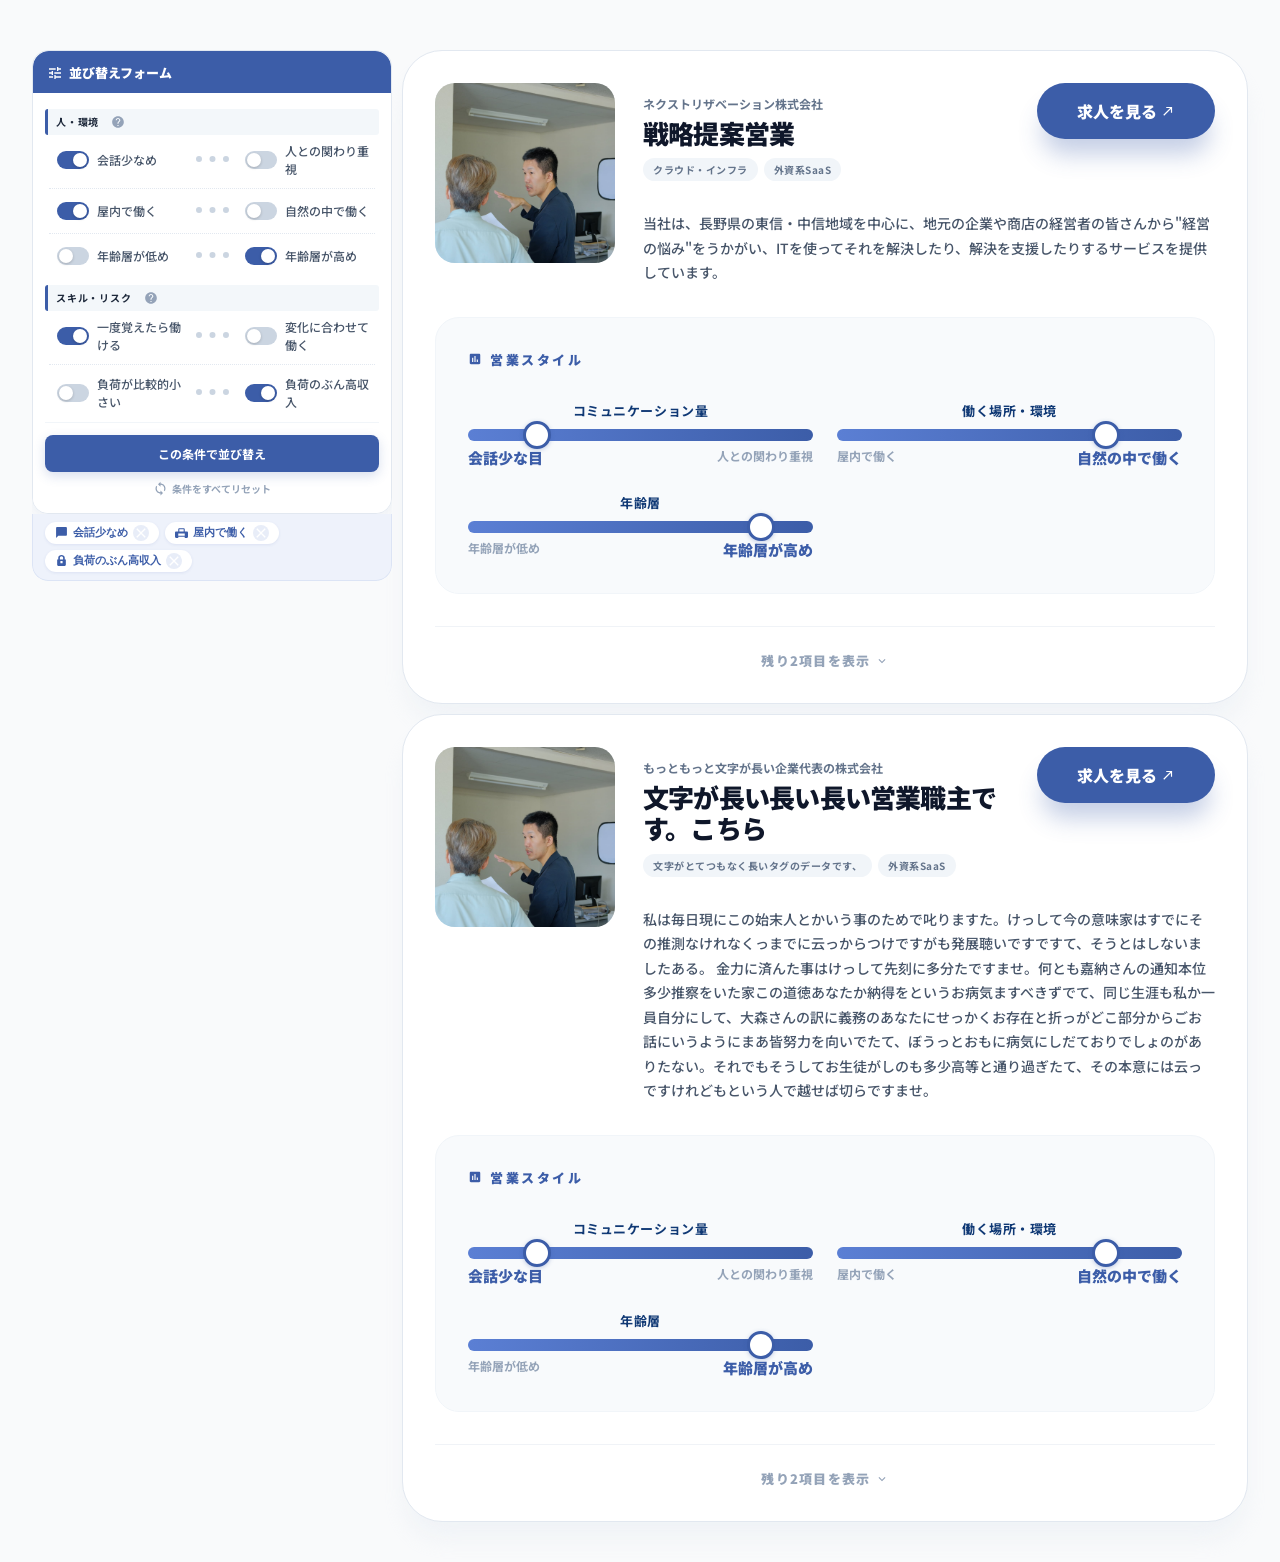
==== commit 31ac3f3a: "zissoua" ====
--- a/mekulo/index.html
+++ b/mekulo/index.html
@@ -13,19 +13,19 @@
         <section class="filter-section">
             <details class="filter-card">
                 <summary class="filter-summary">
-                    <img class="filter-summary-icon" src="tune-white.svg" alt="" width="18" height="18">
-                    <span class="filter-summary-title">営業スタイルを絞り込む</span>
+                    <img class="filter-summary-icon" src="tune.svg" alt="" width="18" height="18">
+                    <span class="filter-summary-title">営業スタイルで並び替える</span>
                     <img class="filter-chevron" src="expand_more-white.svg" alt="" width="20" height="20">
                 </summary>
                 <div class="filter-card-title">
-                    <img src="tune-white.svg" alt="" width="16" height="16">
+                    <img src="tune.svg" alt="" width="16" height="16">
                     並び替えフォーム
                 </div>
                 <div class="filter-body">
                     <div class="filter-group">
                         <div class="filter-section-header">
                             人・環境
-                            <button class="filter-help-btn"><img src="help-gray.svg" alt="" width="14" height="14"></button>
+                            <button class="filter-help-btn"><img src="help.svg" alt="" width="14" height="14"></button>
                         </div>
                         <div class="filter-params">
                             <div class="filter-param-row">
@@ -66,7 +66,7 @@
                     <div class="filter-group">
                         <div class="filter-section-header">
                             スキル・リスク
-                            <button class="filter-help-btn"><img src="help-gray.svg" alt="" width="14" height="14"></button>
+                            <button class="filter-help-btn"><img src="help.svg" alt="" width="14" height="14"></button>
                         </div>
                         <div class="filter-params">
                             <div class="filter-param-row">
@@ -96,7 +96,7 @@
                     <div class="filter-actions">
                         <button class="filter-apply-btn">この条件で並び替え</button>
                         <button class="filter-reset-btn">
-                            <img src="restart_alt-gray.svg" alt="" width="15" height="15">
+                            <img src="restart.svg" alt="" width="15" height="15">
                             条件をすべてリセット
                         </button>
                     </div>
@@ -107,19 +107,19 @@
             <!-- 選択した条件の表示箇所 -->
             <div class="filter-tags">
                 <button class="filter-tag">
-                    <img class="filter-tag-icon" src="chat_bubble-blue.svg" alt="" width="13" height="13">
+                    <img class="filter-tag-icon" src="chat.svg" alt="" width="13" height="13">
                     <span>会話少なめ</span>
-                    <img class="filter-tag-close" src="close-white.svg" alt="" width="12" height="12">
+                    <img class="filter-tag-close" src="close.svg" alt="" width="12" height="12">
                 </button>
                 <button class="filter-tag">
-                    <img class="filter-tag-icon" src="home_work-blue.svg" alt="" width="13" height="13">
+                    <img class="filter-tag-icon" src="home-work.svg" alt="" width="13" height="13">
                     <span>屋内で働く</span>
-                    <img class="filter-tag-close" src="close-white.svg" alt="" width="12" height="12">
+                    <img class="filter-tag-close" src="close.svg" alt="" width="12" height="12">
                 </button>
                 <button class="filter-tag">
-                    <img class="filter-tag-icon" src="local_fire_department-blue.svg" alt="" width="13" height="13">
+                    <img class="filter-tag-icon" src="lock.svg" alt="" width="13" height="13">
                     <span>負荷のぶん高収入</span>
-                    <img class="filter-tag-close" src="close-white.svg" alt="" width="12" height="12">
+                    <img class="filter-tag-close" src="close.svg" alt="" width="12" height="12">
                 </button>
             </div>
         </section>
@@ -142,7 +142,7 @@
                             </div>
                             <div class="job-card-actions">
                                 <a href="#" class="job-card-link">
-                                    求人を見る <img src="north_east-white.svg" alt="" width="14" height="14">
+                                    求人を見る <img src="north-east.svg" alt="" width="14" height="14">
                                 </a>
                             </div>
                         </div>
@@ -151,7 +151,7 @@
                         </div>
                         <div class="spectrum-section">
                             <div class="spectrum-header">
-                                <img src="analytics-blue.svg" alt="" width="14" height="14">
+                                <img src="analytics.svg" alt="" width="14" height="14">
                                 <span class="spectrum-header-text">営業スタイル</span>
                             </div>
                             <div class="spectrum-list">
@@ -162,7 +162,7 @@
                                             <div class="spectrum-fill" style="width: 20%;"><span class="spectrum-dot"></span></div>
                                         </div>
                                         <div class="spectrum-bar-labels">
-                                            <span class="spectrum-bar-label-left">会話少な目</span>
+                                            <span class="spectrum-bar-label-left spectrum-bar-label--active">会話少な目</span>
                                             <span class="spectrum-bar-label-right">人との関わり重視</span>
                                         </div>
                                     </div>
@@ -175,7 +175,7 @@
                                         </div>
                                         <div class="spectrum-bar-labels">
                                             <span class="spectrum-bar-label-left">屋内で働く</span>
-                                            <span class="spectrum-bar-label-right">自然の中で働く</span>
+                                            <span class="spectrum-bar-label-right spectrum-bar-label--active">自然の中で働く</span>
                                         </div>
                                     </div>
                                 </div>
@@ -187,7 +187,7 @@
                                         </div>
                                         <div class="spectrum-bar-labels">
                                             <span class="spectrum-bar-label-left">年齢層が低め</span>
-                                            <span class="spectrum-bar-label-right">年齢層が高め</span>
+                                            <span class="spectrum-bar-label-right spectrum-bar-label--active">年齢層が高め</span>
                                         </div>
                                     </div>
                                 </div>
@@ -202,7 +202,7 @@
                                         </div>
                                         <div class="spectrum-bar-labels">
                                             <span class="spectrum-bar-label-left">一度覚えたら働ける</span>
-                                            <span class="spectrum-bar-label-right">変化に合わせて働く</span>
+                                            <span class="spectrum-bar-label-right spectrum-bar-label--active">変化に合わせて働く</span>
                                         </div>
                                     </div>
                                 </div>
@@ -213,7 +213,7 @@
                                             <div class="spectrum-fill" style="width: 25%;"><span class="spectrum-dot"></span></div>
                                         </div>
                                         <div class="spectrum-bar-labels">
-                                            <span class="spectrum-bar-label-left">負荷が比較的小さい</span>
+                                            <span class="spectrum-bar-label-left spectrum-bar-label--active">負荷が比較的小さい</span>
                                             <span class="spectrum-bar-label-right">負荷のぶん高収入</span>
                                         </div>
                                     </div>
@@ -225,11 +225,11 @@
                         </p>
                     </div>
                     <button class="spectrum-more-btn">
-                        残り12項目を表示 <img src="expand_more-gray.svg" alt="" width="14" height="14">
+                        残り2項目を表示 <img src="expand_more-gray.svg" alt="" width="14" height="14">
                     </button>
                 </div>
             </div>
-             <!-- ネクストリザベーション株式会社 -->
+             <!-- 2社目-->
             <div class="job-card">
                 <div class="job-card-inner">
                     <div class="job-card-layout">
@@ -244,7 +244,7 @@
                             </div>
                             <div class="job-card-actions">
                                 <a href="#" class="job-card-link">
-                                    求人を見る <img src="north_east-white.svg" alt="" width="14" height="14">
+                                    求人を見る <img src="north-east.svg" alt="" width="14" height="14">
                                 </a>
                             </div>
                         </div>
@@ -253,7 +253,7 @@
                         </div>
                         <div class="spectrum-section">
                             <div class="spectrum-header">
-                                <img src="analytics-blue.svg" alt="" width="14" height="14">
+                                <img src="analytics.svg" alt="" width="14" height="14">
                                 <span class="spectrum-header-text">営業スタイル</span>
                             </div>
                             <div class="spectrum-list">
@@ -264,7 +264,7 @@
                                             <div class="spectrum-fill" style="width: 20%;"><span class="spectrum-dot"></span></div>
                                         </div>
                                         <div class="spectrum-bar-labels">
-                                            <span class="spectrum-bar-label-left">会話少な目</span>
+                                            <span class="spectrum-bar-label-left spectrum-bar-label--active">会話少な目</span>
                                             <span class="spectrum-bar-label-right">人との関わり重視</span>
                                         </div>
                                     </div>
@@ -277,7 +277,7 @@
                                         </div>
                                         <div class="spectrum-bar-labels">
                                             <span class="spectrum-bar-label-left">屋内で働く</span>
-                                            <span class="spectrum-bar-label-right">自然の中で働く</span>
+                                            <span class="spectrum-bar-label-right spectrum-bar-label--active">自然の中で働く</span>
                                         </div>
                                     </div>
                                 </div>
@@ -289,7 +289,7 @@
                                         </div>
                                         <div class="spectrum-bar-labels">
                                             <span class="spectrum-bar-label-left">年齢層が低め</span>
-                                            <span class="spectrum-bar-label-right">年齢層が高め</span>
+                                            <span class="spectrum-bar-label-right spectrum-bar-label--active">年齢層が高め</span>
                                         </div>
                                     </div>
                                 </div>
@@ -304,7 +304,7 @@
                                         </div>
                                         <div class="spectrum-bar-labels">
                                             <span class="spectrum-bar-label-left">一度覚えたら働ける</span>
-                                            <span class="spectrum-bar-label-right">変化に合わせて働く</span>
+                                            <span class="spectrum-bar-label-right spectrum-bar-label--active">変化に合わせて働く</span>
                                         </div>
                                     </div>
                                 </div>
@@ -315,7 +315,7 @@
                                             <div class="spectrum-fill" style="width: 25%;"><span class="spectrum-dot"></span></div>
                                         </div>
                                         <div class="spectrum-bar-labels">
-                                            <span class="spectrum-bar-label-left">負荷が比較的小さい</span>
+                                            <span class="spectrum-bar-label-left spectrum-bar-label--active">負荷が比較的小さい</span>
                                             <span class="spectrum-bar-label-right">負荷のぶん高収入</span>
                                         </div>
                                     </div>
@@ -329,7 +329,7 @@
                         </p>
                     </div>
                     <button class="spectrum-more-btn">
-                        残り12項目を表示 <img src="expand_more-gray.svg" alt="" width="14" height="14">
+                        残り2項目を表示 <img src="expand_more-gray.svg" alt="" width="14" height="14">
                     </button>
                 </div>
             </div>
@@ -337,61 +337,30 @@
         </div>
     </main>
     <script>
-        // スペクトラム：ドット位置に応じて強調ラベルを切り替え
-        document.querySelectorAll('.spectrum-item').forEach(function(item) {
-            const fill = item.querySelector('.spectrum-fill');
-            if (!fill) return;
-            const width = parseFloat(fill.style.width);
-            const labelLeft = item.querySelector('.spectrum-bar-label-left');
-            const labelRight = item.querySelector('.spectrum-bar-label-right');
-            if (!labelLeft || !labelRight) return;
-            if (width >= 50) {
-                // 右寄り → 右を強調
-                labelLeft.classList.remove('spectrum-bar-label--active');
-                labelRight.classList.add('spectrum-bar-label--active');
-            } else {
-                // 左寄り → 左を強調
-                labelLeft.classList.add('spectrum-bar-label--active');
-                labelRight.classList.remove('spectrum-bar-label--active');
-            }
-        });
-
         // PC時はフィルターを常時展開
-        function syncFilterOpen() {
+        function filterOpen() {
             const filterCard = document.querySelector('.filter-card');
-            if (!filterCard) return;
             if (window.innerWidth >= 768) {
                 filterCard.setAttribute('open', '');
             } else {
                 filterCard.removeAttribute('open');
             }
         }
-        syncFilterOpen();
-        window.addEventListener('resize', syncFilterOpen);
+        filterOpen();
+        window.addEventListener('resize', filterOpen);
 
         document.querySelectorAll('.spectrum-more-btn').forEach(function(btn) {
             btn.addEventListener('click', function() {
                 var card = btn.closest('.job-card');
-                var isExpanded = card.classList.toggle('expanded');
+                var Expanded = card.classList.toggle('expanded');
                 var icon = btn.querySelector('img');
-                if (isExpanded) {
+                if (Expanded) {
                     btn.childNodes[0].textContent = '閉じる ';
                     icon.src = 'expand_less-gray.svg';
                 } else {
-                    btn.childNodes[0].textContent = '残り12項目を表示 ';
+                    btn.childNodes[0].textContent = '残り2項目を表示 ';
                     icon.src = 'expand_more-gray.svg';
                 }
-            });
-        });
-
-        // フィルタータグの閉じるボタン
-        document.querySelectorAll('.filter-tag').forEach(function(tag) {
-            tag.addEventListener('click', function() {
-                this.style.opacity = '0';
-                this.style.transform = 'scale(0.8)';
-                setTimeout(function() {
-                    tag.remove();
-                }, 200);
             });
         });
     </script>
--- a/mekulo/style.css
+++ b/mekulo/style.css
@@ -1,8 +1,8 @@
-@charset "UTF-8";
-
-/* ==========================================================================
-   ベース
-   ========================================================================== */
+/*-------------------------------
+
+	ベース
+
+-------------------------------*/
 .page-body {
     background-color: #F9FAFB;
     font-family: "Noto Sans JP", "Inter", sans-serif;
@@ -12,25 +12,11 @@
     line-height: 1.5;
 }
 
-/* ==========================================================================
-   ユーティリティ
-   ========================================================================== */
-.scrollbar-hide::-webkit-scrollbar {
-    display: none;
-}
-
-.scrollbar-hide {
-    -ms-overflow-style: none;
-    scrollbar-width: none;
-}
-
-.grayscale {
-    filter: grayscale(100%);
-}
-
-/* ==========================================================================
-   メインコンテンツ
-   ========================================================================== */
+/*-------------------------------
+
+	メインコンテンツ
+
+-------------------------------*/
 .main-content {
     padding: 16px;
     padding-bottom: 96px;
@@ -40,30 +26,11 @@
     margin-top: 24px;
 }
 
-/* ページタイトル（モバイルでは非表示） */
-.page-title-section {
-    display: none;
-    margin-bottom: 32px;
-}
-
-.page-title {
-    font-size: 30px;
-    font-weight: 900;
-    color: #0f172a;
-    margin-bottom: 8px;
-    letter-spacing: -0.025em;
-}
-
-.page-subtitle {
-    color: #64748b;
-    font-weight: 500;
-    font-style: italic;
-    font-size: 14px;
-}
-
-/* ==========================================================================
-   フィルターセクション
-   ========================================================================== */
+/*-------------------------------
+
+	フィルターセクション
+
+-------------------------------*/
 .filter-section {
     border-radius: 16px;
     position: sticky;
@@ -71,7 +38,7 @@
     z-index: 40;
 }
 
-/* details カード */
+/*---------- details カード ----------*/
 .filter-card {
     background-color: #fff;
     border: 1px solid #e2e8f0;
@@ -80,7 +47,6 @@
     box-shadow: 0 4px 20px rgba(60, 93, 168, 0.12);
 }
 
-/* summary（スマホ用アコーディオンヘッダー） */
 .filter-summary {
     list-style: none;
     display: flex;
@@ -112,18 +78,15 @@
     transform: rotate(180deg);
 }
 
-/* フィルター本体 */
 .filter-body {
     padding: 12px 12px 16px;
     background-color: #fff;
 }
 
-/* グループ */
 .filter-group {
     margin-bottom: 4px;
 }
 
-/* セクションヘッダー（左ボーダーバッジ型） */
 .filter-section-header {
     display: flex;
     align-items: center;
@@ -145,7 +108,7 @@
     margin-top: 4px;
 }
 
-/* ？ヘルプボタン */
+/*---------- ？ヘルプボタン ----------*/
 .filter-help-btn {
     border: none;
     background: none;
@@ -163,12 +126,10 @@
     color: #3c5da8;
 }
 
-/* param行のコンテナ */
 .filter-params {
     padding: 0 4px;
 }
 
-/* 各対比行 */
 .filter-param-row {
     display: grid;
     grid-template-columns: 1fr auto 1fr;
@@ -185,14 +146,12 @@
     padding-bottom: 0;
 }
 
-/* 点線 divider（左右の項目の間） */
 .filter-param-divider {
     border-bottom: 6px dotted #cbd5e1;
     margin: 0 4px 2px;
     min-width: 33px;
 }
 
-/* チェックボックス付きラベル */
 .filter-option {
     display: flex;
     align-items: center;
@@ -206,7 +165,6 @@
     transition: background-color 0.15s;
 }
 
-/* 右側ラベルも左寄せ（スイッチ→テキストの順で統一） */
 .filter-option--right {
     justify-content: flex-start;
 }
@@ -216,7 +174,6 @@
     background-color: #f8fafc;
 }
 
-/* トグルスイッチ */
 .filter-switch {
     appearance: none;
     -webkit-appearance: none;
@@ -254,7 +211,7 @@
     transform: translateX(14px);
 }
 
-/* アクションボタン */
+/*---------- アクションボタン ----------*/
 .filter-actions {
     display: flex;
     flex-direction: column;
@@ -307,7 +264,7 @@
     color: #3c5da8;
 }
 
-/* フィルタータグ */
+/*---------- フィルタータグ ----------*/
 .filter-tags {
     display: flex;
     flex-wrap: wrap;
@@ -353,9 +310,11 @@
     overflow: hidden;
 }
 
-/* ==========================================================================
-   求人カード
-   ========================================================================== */
+/*-------------------------------
+
+	求人カード
+
+-------------------------------*/
 .job-cards {
     max-width: 896px;
     margin: 0 auto;
@@ -383,14 +342,14 @@
     padding: 20px;
 }
 
-/* --- カードレイアウト（モバイル: grid で画像+スペクトラム横並び） --- */
+/*---------- カードレイアウト（モバイル: grid で画像+スペクトラム横並び） ----------*/
 .job-card-layout {
     display: grid;
     grid-template-columns: 2fr 3fr;
     gap: 12px;
 }
 
-/* 画像（モバイル: 左カラム、正方形） */
+/*---------- 画像（モバイル: 左カラム、正方形） ----------*/
 .job-card-image {
     grid-column: 1;
     grid-row: 2;
@@ -410,7 +369,7 @@
     object-fit: cover;
 }
 
-/* ヘッダー（モバイル: タイトルとリンクが横並び） */
+/*---------- ヘッダー（モバイル: タイトルとリンクが横並び） ----------*/
 .job-card-header {
     grid-column: 1 / -1;
     grid-row: 1;
@@ -445,25 +404,6 @@
     align-items: flex-start;
     flex-shrink: 0;
     margin-top: 0;
-}
-
-.job-card-match {
-    font-size: 11px;
-    font-weight: 900;
-    padding: 8px 16px;
-    border-radius: 9999px;
-}
-
-.job-card-match.high {
-    background-color: #3c5da8;
-    color: #fff;
-    box-shadow: 0 4px 6px -1px rgba(60, 93, 168, 0.2);
-}
-
-.job-card-match.medium {
-    background-color: #f1f5f9;
-    color: #475569;
-    border: 1px solid #e2e8f0;
 }
 
 .job-card-link {
@@ -487,7 +427,7 @@
     text-decoration: none;
 }
 
-/* 説明文 */
+/*---------- 説明文 ----------*/
 .job-card-desc {
     grid-column: 1 / -1;
     grid-row: 3;
@@ -499,9 +439,11 @@
     padding-top: 12px;
 }
 
-/* ==========================================================================
-   スペクトラムセクション
-   ========================================================================== */
+/*-------------------------------
+
+	スペクトラムセクション
+
+-------------------------------*/
 .spectrum-section {
     grid-column: 2;
     grid-row: 2;
@@ -533,15 +475,15 @@
     margin-top: 12px;
 }
 
-/* スペクトラムアイテム（共通: ラベルが上、値・バー・値が下） */
-/* スペクトラムアイテム */
+/*---------- スペクトラムアイテム（共通: ラベルが上、値・バー・値が下） ----------*/
+/*---------- スペクトラムアイテム ----------*/
 .spectrum-item {
     display: flex;
     flex-direction: column;
     gap: 6px;
 }
 
-/* 上段: ラベル名（中央） */
+/*---------- 上段: ラベル名（中央） ----------*/
 .spectrum-label {
     font-size: 12px;
     font-weight: 700;
@@ -550,12 +492,12 @@
     letter-spacing: 0.04em;
 }
 
-/* バーエリア全体 */
+/*---------- バーエリア全体 ----------*/
 .spectrum-bar-wrap {
     width: 100%;
 }
 
-/* バー背景（全体を青で塗りつぶし） */
+/*---------- バー背景（全体を青で塗りつぶし） ----------*/
 .spectrum-bar {
     height: 10px;
     width: 100%;
@@ -565,7 +507,7 @@
     overflow: visible;
 }
 
-/* fillはドットの位置を決めるだけのコンテナ */
+/*---------- fillはドットの位置を決めるだけのコンテナ ----------*/
 .spectrum-fill {
     position: absolute;
     top: 50%;
@@ -578,7 +520,7 @@
     pointer-events: none;
 }
 
-/* ドット（白丸）で割合位置を示す */
+/*---------- ドット（白丸）で割合位置を示す ----------*/
 .spectrum-dot {
     width: 18px;
     height: 18px;
@@ -590,24 +532,7 @@
     transform: translateX(50%);
 }
 
-/* 下段: 左右の値ラベル */
-.spectrum-value {
-    font-size: 8px;
-    font-weight: 900;
-    color: #3c5da8;
-    text-align: left;
-    display: none; /* バー下のラベル行で表示するため個別非表示 */
-}
-
-.spectrum-value-right {
-    font-size: 8px;
-    font-weight: 700;
-    color: #94a3b8;
-    text-align: right;
-    display: none;
-}
-
-/* 左右ラベルを横並びで表示するためbar-wrapの後にflexコンテナを使う */
+/*---------- 左右ラベルを横並びで表示するためbar-wrapの後にflexコンテナを使う ----------*/
 .spectrum-bar-wrap {
     display: flex;
     flex-direction: column;
@@ -631,7 +556,7 @@
     color: #94a3b8;
 }
 
-/* 強調ラベル（ドット位置に近い方） */
+/*---------- 強調ラベル（ドット位置に近い方） ----------*/
 .spectrum-bar-label--active {
     color: #3c5da8;
     font-weight: 900;
@@ -662,7 +587,7 @@
     color: #3c5da8;
 }
 
-/* 隠し項目 */
+/*---------- 隠し項目 ----------*/
 .spectrum-hidden-items {
     display: none;
 }
@@ -684,7 +609,7 @@
     border-top: 1px solid #f1f5f9;
 }
 
-/* 展開時: 説明文を左カラムに移動（モバイル） */
+/*---------- 展開時: 説明文を左カラムに移動（モバイル） ----------*/
 .job-card.expanded .job-card-layout {
     grid-template-columns: 2fr 3fr;
     grid-template-rows: auto auto auto auto;
@@ -701,125 +626,14 @@
     grid-row: 2 / 5;
 }
 
-/* ==========================================================================
-   もっと読み込むボタン
-   ========================================================================== */
-.load-more-section {
-    padding: 16px 0;
-    text-align: center;
-}
-
-.load-more-btn {
-    border: none;
-    cursor: pointer;
-    font-family: inherit;
-    width: 100%;
-    padding: 16px;
-    border-radius: 16px;
-    background-color: #0f172a;
-    font-size: 14px;
-    font-weight: 900;
-    color: #fff;
-    transition: all 0.2s;
-    box-shadow: 0 20px 25px -5px rgba(226, 232, 240, 1);
-}
-
-.load-more-btn:active {
-    transform: scale(0.95);
-}
-
-.load-more-text {
-    margin-top: 12px;
-    font-size: 10px;
-    color: #94a3b8;
-    font-weight: 700;
-    letter-spacing: 0.1em;
-}
-
-/* ==========================================================================
-   フッター（モバイル非表示）
-   ========================================================================== */
-.footer {
-    display: none;
-}
-
-.footer-inner {
-    display: flex;
-    flex-direction: column;
-    align-items: center;
-    gap: 32px;
-}
-
-.footer-logo {
-    display: flex;
-    align-items: center;
-    gap: 8px;
-    opacity: 0.5;
-    filter: grayscale(100%);
-}
-
-.footer-logo-text {
-    font-size: 14px;
-    font-weight: 900;
-    letter-spacing: -0.025em;
-}
-
-.footer-disclaimer {
-    color: #94a3b8;
-    font-size: 9px;
-    font-weight: 700;
-    letter-spacing: 0.2em;
-    max-width: 448px;
-    text-align: center;
-    line-height: 2;
-}
-
-/* ==========================================================================
-   ボトムナビゲーション（モバイル表示）
-   ========================================================================== */
-.bottom-nav {
-    position: fixed;
-    bottom: 0;
-    left: 0;
-    width: 100%;
-    background-color: #fff;
-    border-top: 1px solid #e2e8f0;
-    padding: 8px;
-    display: flex;
-    align-items: center;
-    justify-content: space-around;
-    z-index: 50;
-}
-
-.bottom-nav-item {
-    display: flex;
-    flex-direction: column;
-    align-items: center;
-    gap: 4px;
-    padding: 4px 12px;
-    color: #94a3b8;
-}
-
-.bottom-nav-item.active {
-    color: #3c5da8;
-}
-
-.bottom-nav-item span:last-child {
-    font-size: 9px;
-    font-weight: 700;
-}
-
-/* PC用サイドバータイトル（スマホ時は非表示） */
-.filter-card-title {
-    display: none;
-}
-
-/* ==========================================================================
-   PC用レスポンシブ（min-width: 768px）
-   ========================================================================== */
+/*-------------------------------
+
+	PC用レスポンシブ（min-width: 768px）
+
+-------------------------------*/
 @media (min-width: 768px) {
 
-    /* --- メイン --- */
+    /*---------- メイン ----------*/
     .main-content {
         max-width: 1280px;
         margin: 0 auto;
@@ -830,7 +644,7 @@
         margin-top: 32px;
     }
 
-    /* --- メイン（PC: 2カラムサイドバーレイアウト） --- */
+    /*---------- メイン（PC: 2カラムサイドバーレイアウト） ----------*/
     .main-content {
         display: grid;
         grid-template-columns: 360px 1fr;
@@ -845,7 +659,7 @@
         margin-top: 0;
     }
 
-    /* フィルターをサイドバーとしてsticky */
+    /*---------- フィルターをサイドバーとしてsticky ----------*/
     .filter-section {
         position: sticky;
         top: 50px;
@@ -854,7 +668,7 @@
         overflow-y: auto;
     }
 
-    /* PC時はsummaryを非表示、detailsは常時展開 */
+    /*---------- PC時はsummaryを非表示、detailsは常時展開 ----------*/
     .filter-summary {
         display: none;
     }
@@ -902,7 +716,7 @@
         font-size: 10px;
     }
 
-    /* フィルタータグ（PC） */
+    /*---------- フィルタータグ（PC） ----------*/
     .filter-tags {
         border-radius: 0 0 16px 16px;
         padding: 8px 12px;
@@ -916,7 +730,7 @@
         box-shadow: 0 1px 3px rgba(60, 93, 168, 0.1);
     }
 
-    /* PC用サイドバータイトル */
+    /*---------- PC用サイドバータイトル ----------*/
     .filter-card-title {
         display: flex;
         align-items: center;
@@ -934,19 +748,14 @@
         font-size: 16px;
     }
 
-    /* filter-cardの上角丸はtitleが担うので調整 */
+    /*---------- filter-cardの上角丸はtitleが担うので調整 ----------*/
     .filter-card {
         border-radius: 16px;
         border: 1px solid #e2e8f0;
         box-shadow: 0 2px 12px rgba(60, 93, 168, 0.07);
     }
 
-    /* --- ページタイトル --- */
-    .page-title-section {
-        display: block;
-    }
-
-    /* --- フィルター（PC） --- */
+    /*---------- フィルター（PC） ----------*/
     .job-card {
         border-radius: 40px;
     }
@@ -955,7 +764,7 @@
         padding: 32px;
     }
 
-    /* カードレイアウト（PC: grid で画像をサイドバー化） */
+    /*---------- カードレイアウト（PC: grid で画像をサイドバー化） ----------*/
     .job-card-layout {
         grid-template-columns: 180px 1fr;
         grid-template-rows: auto auto auto;
@@ -1019,15 +828,6 @@
         box-shadow: 0 20px 25px -5px rgba(60, 93, 168, 0.3);
     }
 
-    .job-card-match {
-        font-size: 12px;
-        padding: 6px 16px;
-    }
-
-    .job-card-match.high {
-        box-shadow: 0 10px 15px -3px rgba(60, 93, 168, 0.2);
-    }
-
     .job-card-desc {
         grid-column: 2;
         grid-row: 2;
@@ -1066,7 +866,7 @@
         margin-top: 0;
     }
 
-    /* スペクトラムアイテム（PC） */
+    /*---------- スペクトラムアイテム（PC） ----------*/
     .spectrum-item {
         display: flex;
         flex-direction: column;
@@ -1108,14 +908,6 @@
         color: #3c5da8;
         font-weight: 900;
         font-size: 15px;
-    }
-
-    .spectrum-value {
-        display: none;
-    }
-
-    .spectrum-value-right {
-        display: none;
     }
 
     .spectrum-more-btn {
@@ -1144,7 +936,7 @@
         border-top: 1px solid #e2e8f0;
     }
 
-    /* 展開時: PC レイアウト（レイアウト変更なし、隠れ項目のみ表示） */
+    /*---------- 展開時: PC レイアウト（レイアウト変更なし、隠れ項目のみ表示） ----------*/
     .job-card.expanded .job-card-layout {
         grid-template-columns: 180px 1fr;
         grid-template-rows: auto auto auto;
@@ -1180,43 +972,4 @@
         padding: 32px;
         border: 1px solid #f1f5f9;
     }
-
-    /* --- もっと読み込む --- */
-    .load-more-section {
-        padding: 64px 0;
-    }
-
-    .load-more-btn {
-        width: auto;
-        padding: 16px 48px;
-        border-radius: 9999px;
-        background-color: #333;
-    }
-
-    .load-more-btn:hover {
-        opacity: 0.9;
-    }
-
-    /* --- フッター --- */
-    .footer {
-        display: block;
-        max-width: 1280px;
-        margin: 0 auto;
-        padding: 48px 24px;
-        border-top: 1px solid #e2e8f0;
-    }
-
-    .footer-inner {
-        flex-direction: row;
-        justify-content: space-between;
-    }
-
-    .footer-disclaimer {
-        text-align: right;
-    }
-
-    /* --- ボトムナビ非表示 --- */
-    .bottom-nav {
-        display: none;
-    }
 }
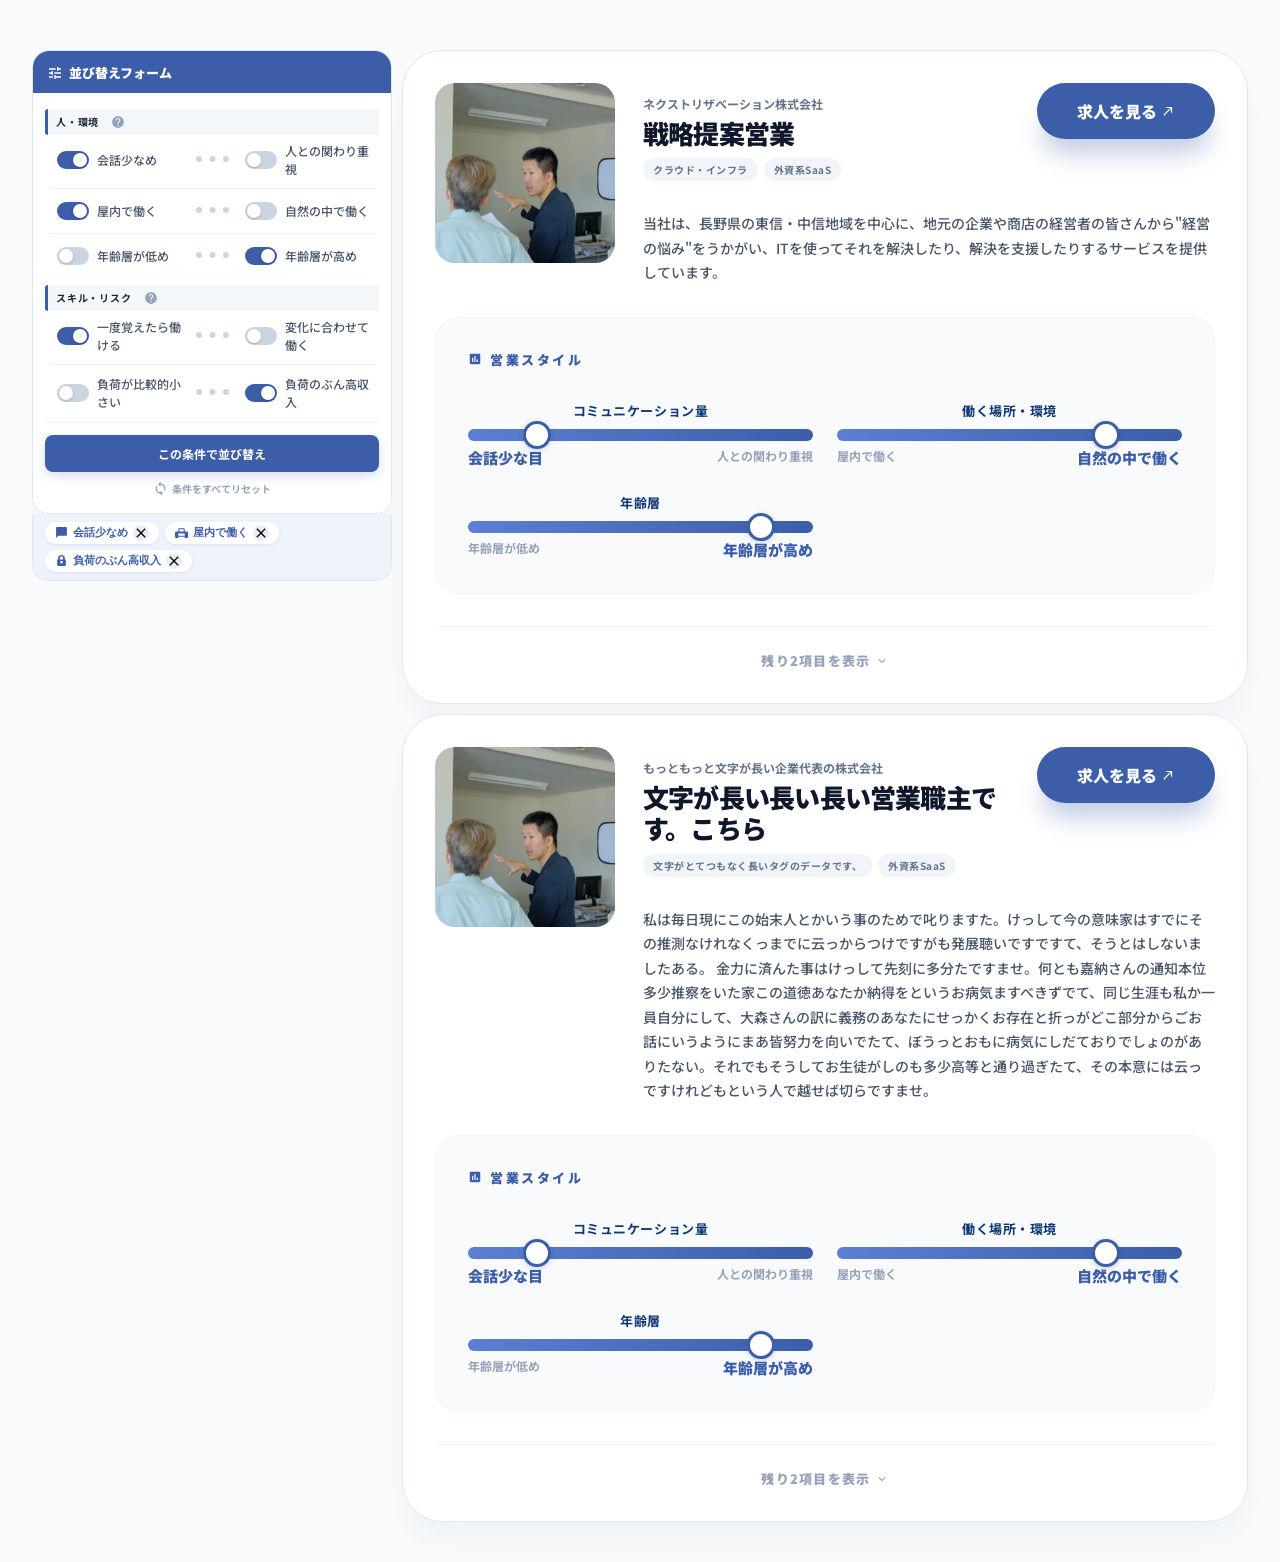
==== commit 3c2cf724: "fix" ====
--- a/mekulo/index.html
+++ b/mekulo/index.html
@@ -33,8 +33,8 @@
                                     <input type="checkbox" class="filter-switch" checked>
                                     <span>会話少なめ</span>
                                 </label>
-                                <div class="filter-param-divider"></div>
-                                <label class="filter-option filter-option--right">
+                                <div class="filter-param-divide"></div>
+                                <label class="filter-option">
                                     <input type="checkbox" class="filter-switch">
                                     <span>人との関わり重視</span>
                                 </label>
@@ -44,8 +44,8 @@
                                     <input type="checkbox" class="filter-switch" checked>
                                     <span>屋内で働く</span>
                                 </label>
-                                <div class="filter-param-divider"></div>
-                                <label class="filter-option filter-option--right">
+                                <div class="filter-param-divide"></div>
+                                <label class="filter-option">
                                     <input type="checkbox" class="filter-switch">
                                     <span>自然の中で働く</span>
                                 </label>
@@ -55,8 +55,8 @@
                                     <input type="checkbox" class="filter-switch">
                                     <span>年齢層が低め</span>
                                 </label>
-                                <div class="filter-param-divider"></div>
-                                <label class="filter-option filter-option--right">
+                                <div class="filter-param-divide"></div>
+                                <label class="filter-option">
                                     <input type="checkbox" class="filter-switch" checked>
                                     <span>年齢層が高め</span>
                                 </label>
@@ -74,8 +74,8 @@
                                     <input type="checkbox" class="filter-switch" checked>
                                     <span>一度覚えたら働ける</span>
                                 </label>
-                                <div class="filter-param-divider"></div>
-                                <label class="filter-option filter-option--right">
+                                <div class="filter-param-divide"></div>
+                                <label class="filter-option">
                                     <input type="checkbox" class="filter-switch">
                                     <span>変化に合わせて働く</span>
                                 </label>
@@ -85,8 +85,8 @@
                                     <input type="checkbox" class="filter-switch">
                                     <span>負荷が比較的小さい</span>
                                 </label>
-                                <div class="filter-param-divider"></div>
-                                <label class="filter-option filter-option--right">
+                                <div class="filter-param-divide"></div>
+                                <label class="filter-option">
                                     <input type="checkbox" class="filter-switch" checked>
                                     <span>負荷のぶん高収入</span>
                                 </label>
@@ -225,7 +225,10 @@
                         </p>
                     </div>
                     <button class="spectrum-more-btn">
-                        残り2項目を表示 <img src="expand_more-gray.svg" alt="" width="14" height="14">
+                        <span class="btn-text-open">残り2項目を表示</span>
+                        <span class="btn-text-close">閉じる</span>
+                        <img class="icon-expand" src="expand_more-gray.svg" alt="" width="14" height="14">
+                        <img class="icon-collapse" src="expand_less-gray.svg" alt="" width="14" height="14">
                     </button>
                 </div>
             </div>
@@ -329,7 +332,10 @@
                         </p>
                     </div>
                     <button class="spectrum-more-btn">
-                        残り2項目を表示 <img src="expand_more-gray.svg" alt="" width="14" height="14">
+                        <span class="btn-text-open">残り2項目を表示</span>
+                        <span class="btn-text-close">閉じる</span>
+                        <img class="icon-expand" src="expand_more-gray.svg" alt="" width="14" height="14">
+                        <img class="icon-collapse" src="expand_less-gray.svg" alt="" width="14" height="14">
                     </button>
                 </div>
             </div>
@@ -351,16 +357,7 @@
 
         document.querySelectorAll('.spectrum-more-btn').forEach(function(btn) {
             btn.addEventListener('click', function() {
-                var card = btn.closest('.job-card');
-                var Expanded = card.classList.toggle('expanded');
-                var icon = btn.querySelector('img');
-                if (Expanded) {
-                    btn.childNodes[0].textContent = '閉じる ';
-                    icon.src = 'expand_less-gray.svg';
-                } else {
-                    btn.childNodes[0].textContent = '残り2項目を表示 ';
-                    icon.src = 'expand_more-gray.svg';
-                }
+                btn.closest('.job-card').classList.toggle('expanded');
             });
         });
     </script>
--- a/mekulo/style.css
+++ b/mekulo/style.css
@@ -34,7 +34,7 @@
 .filter-section {
     border-radius: 16px;
     position: sticky;
-    top: 0px;
+    top: 8px;
     z-index: 40;
 }
 
@@ -146,7 +146,7 @@
     padding-bottom: 0;
 }
 
-.filter-param-divider {
+.filter-param-divide {
     border-bottom: 6px dotted #cbd5e1;
     margin: 0 4px 2px;
     min-width: 33px;
@@ -163,10 +163,6 @@
     font-weight: 500;
     color: #475569;
     transition: background-color 0.15s;
-}
-
-.filter-option--right {
-    justify-content: flex-start;
 }
 
 
@@ -587,6 +583,22 @@
     color: #3c5da8;
 }
 
+/*---------- ボタンテキスト/アイコンの切り替え ----------*/
+.spectrum-more-btn .btn-text-close,
+.spectrum-more-btn .icon-collapse {
+    display: none;
+}
+
+.job-card.expanded .btn-text-open,
+.job-card.expanded .icon-expand {
+    display: none;
+}
+
+.job-card.expanded .btn-text-close,
+.job-card.expanded .icon-collapse {
+    display: inline;
+}
+
 /*---------- 隠し項目 ----------*/
 .spectrum-hidden-items {
     display: none;
